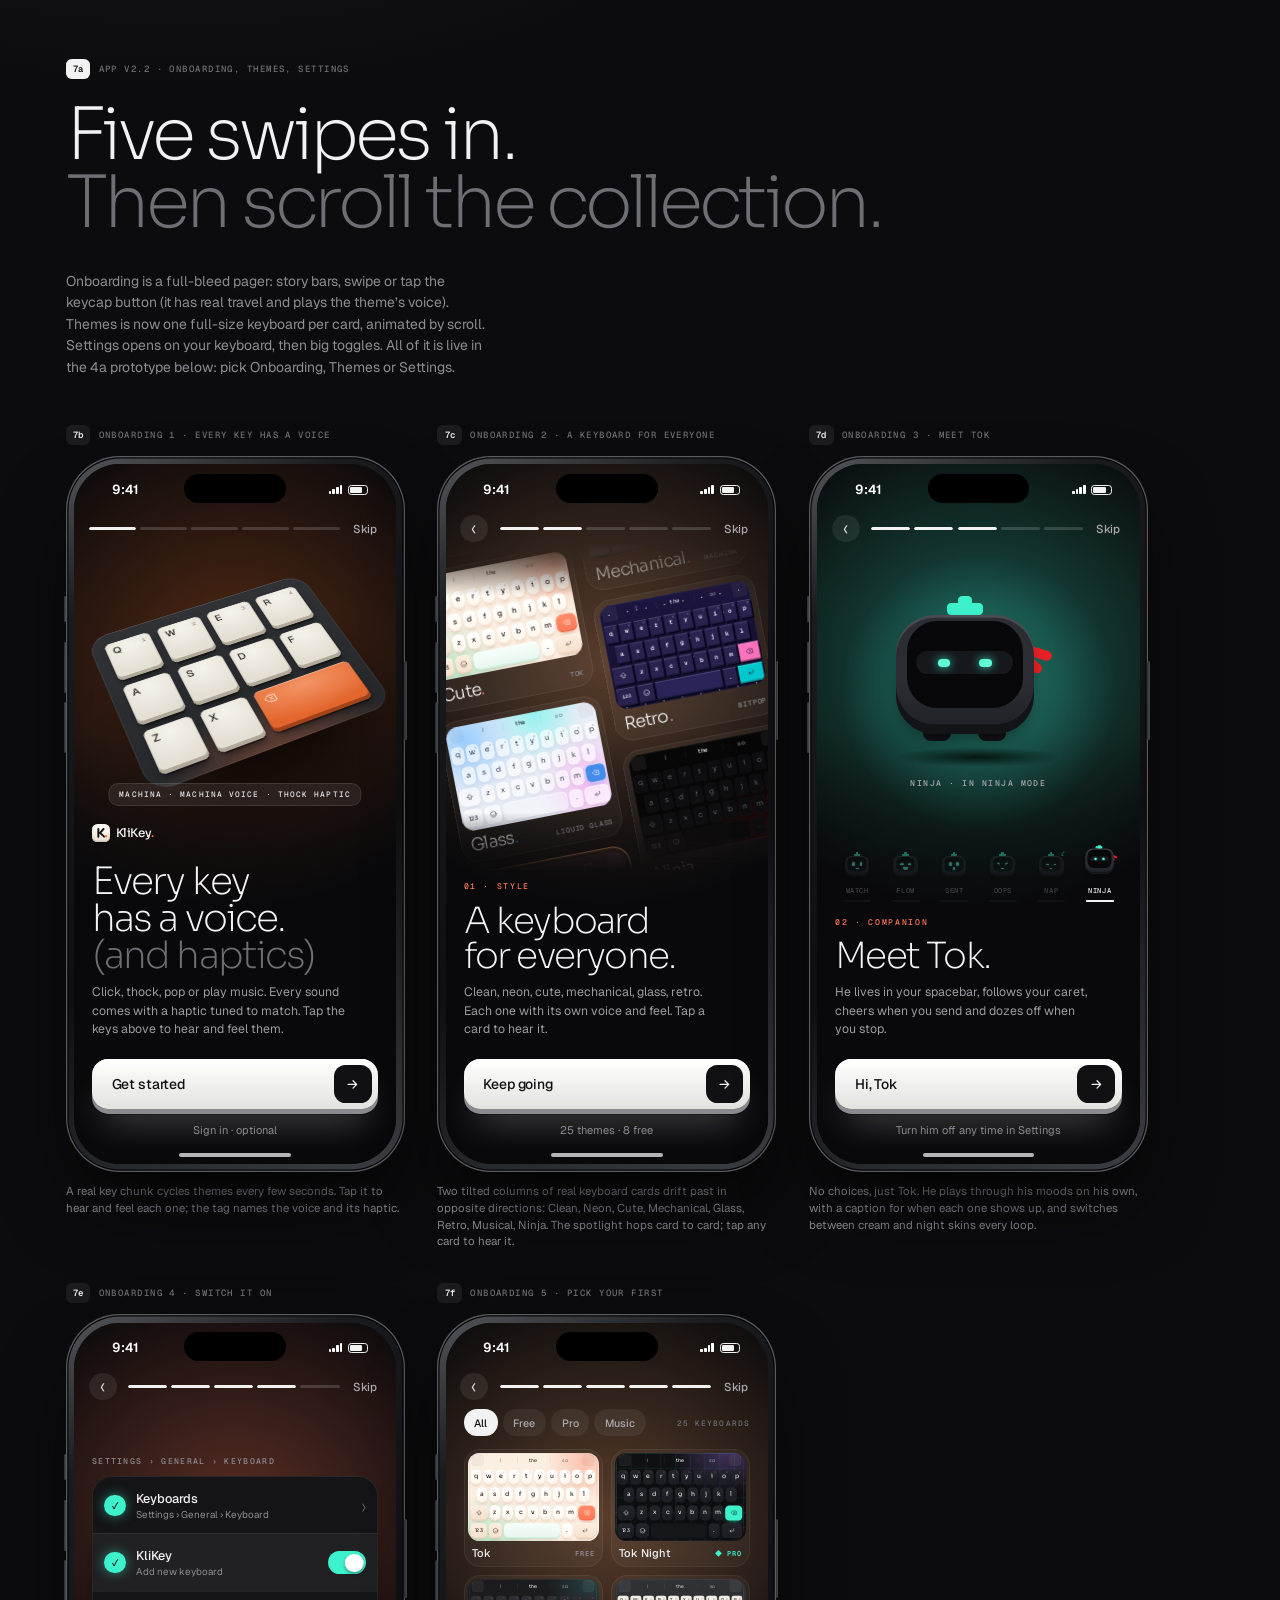
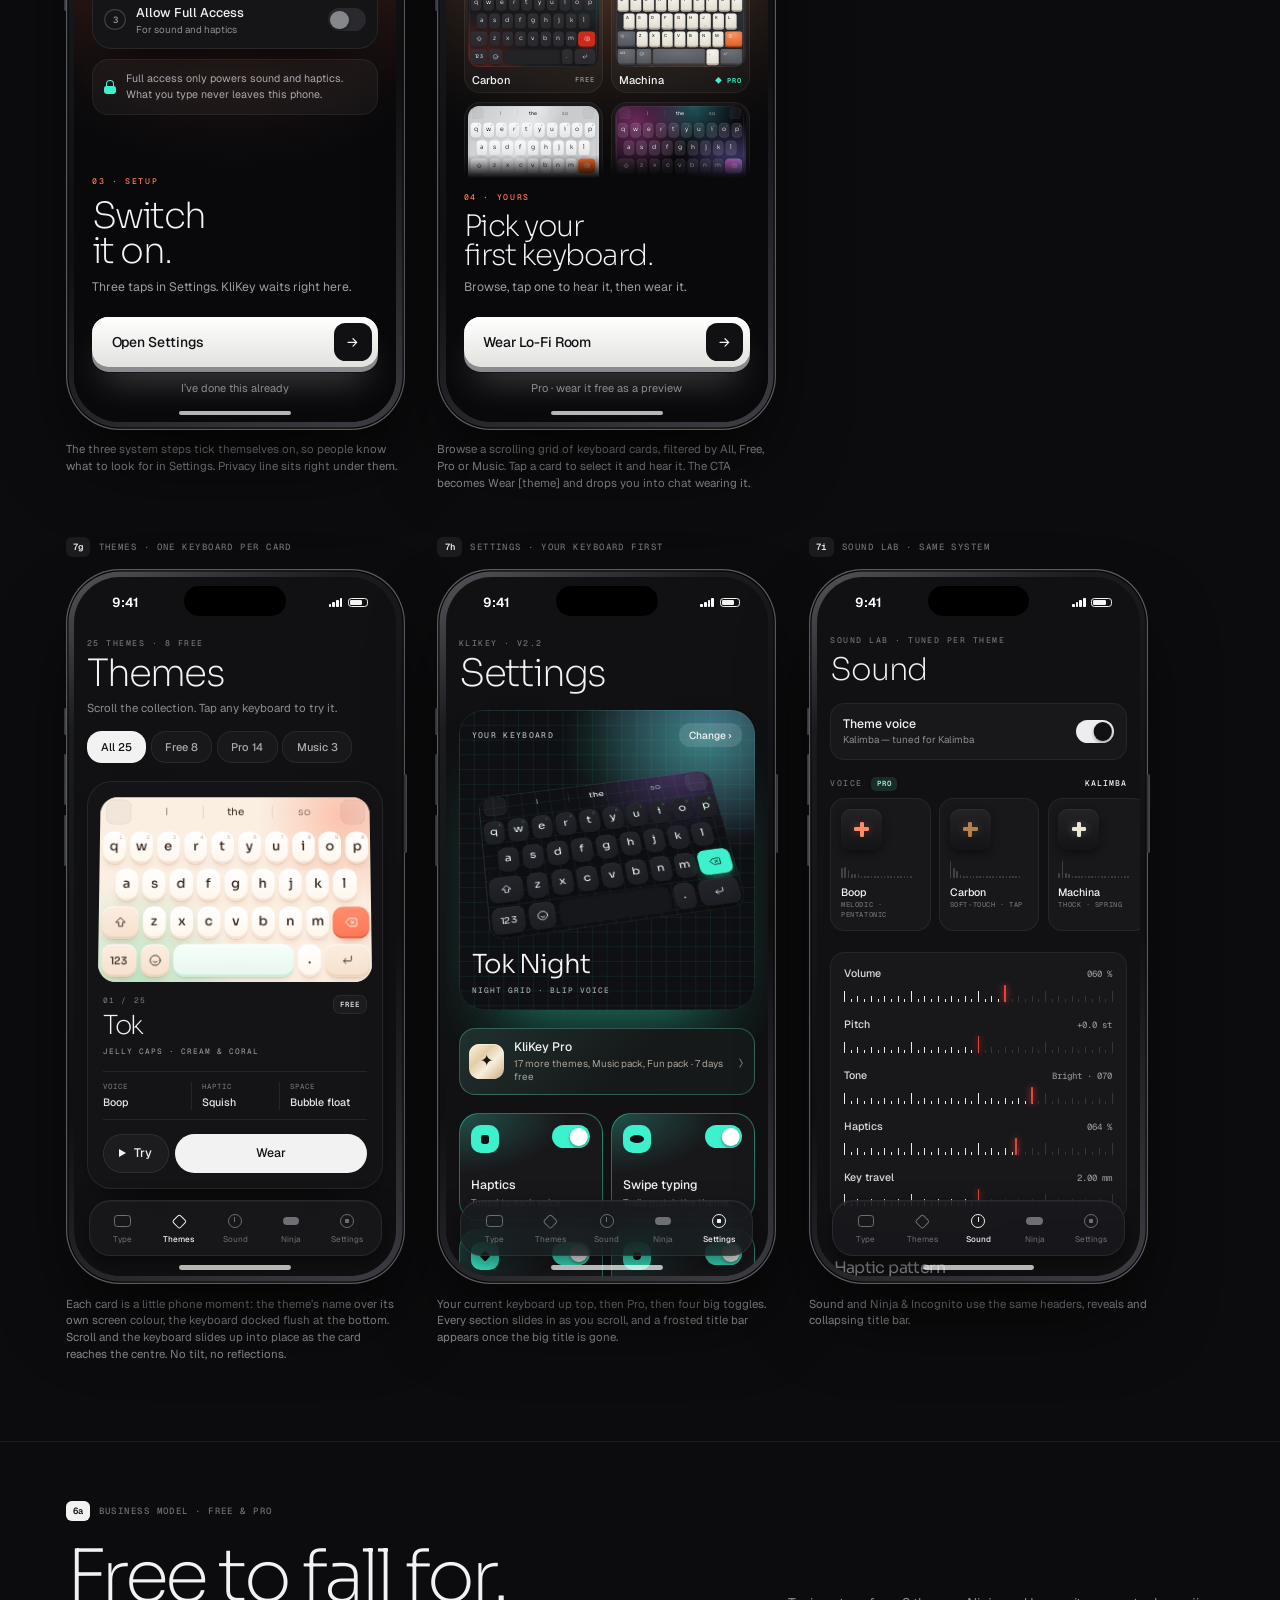
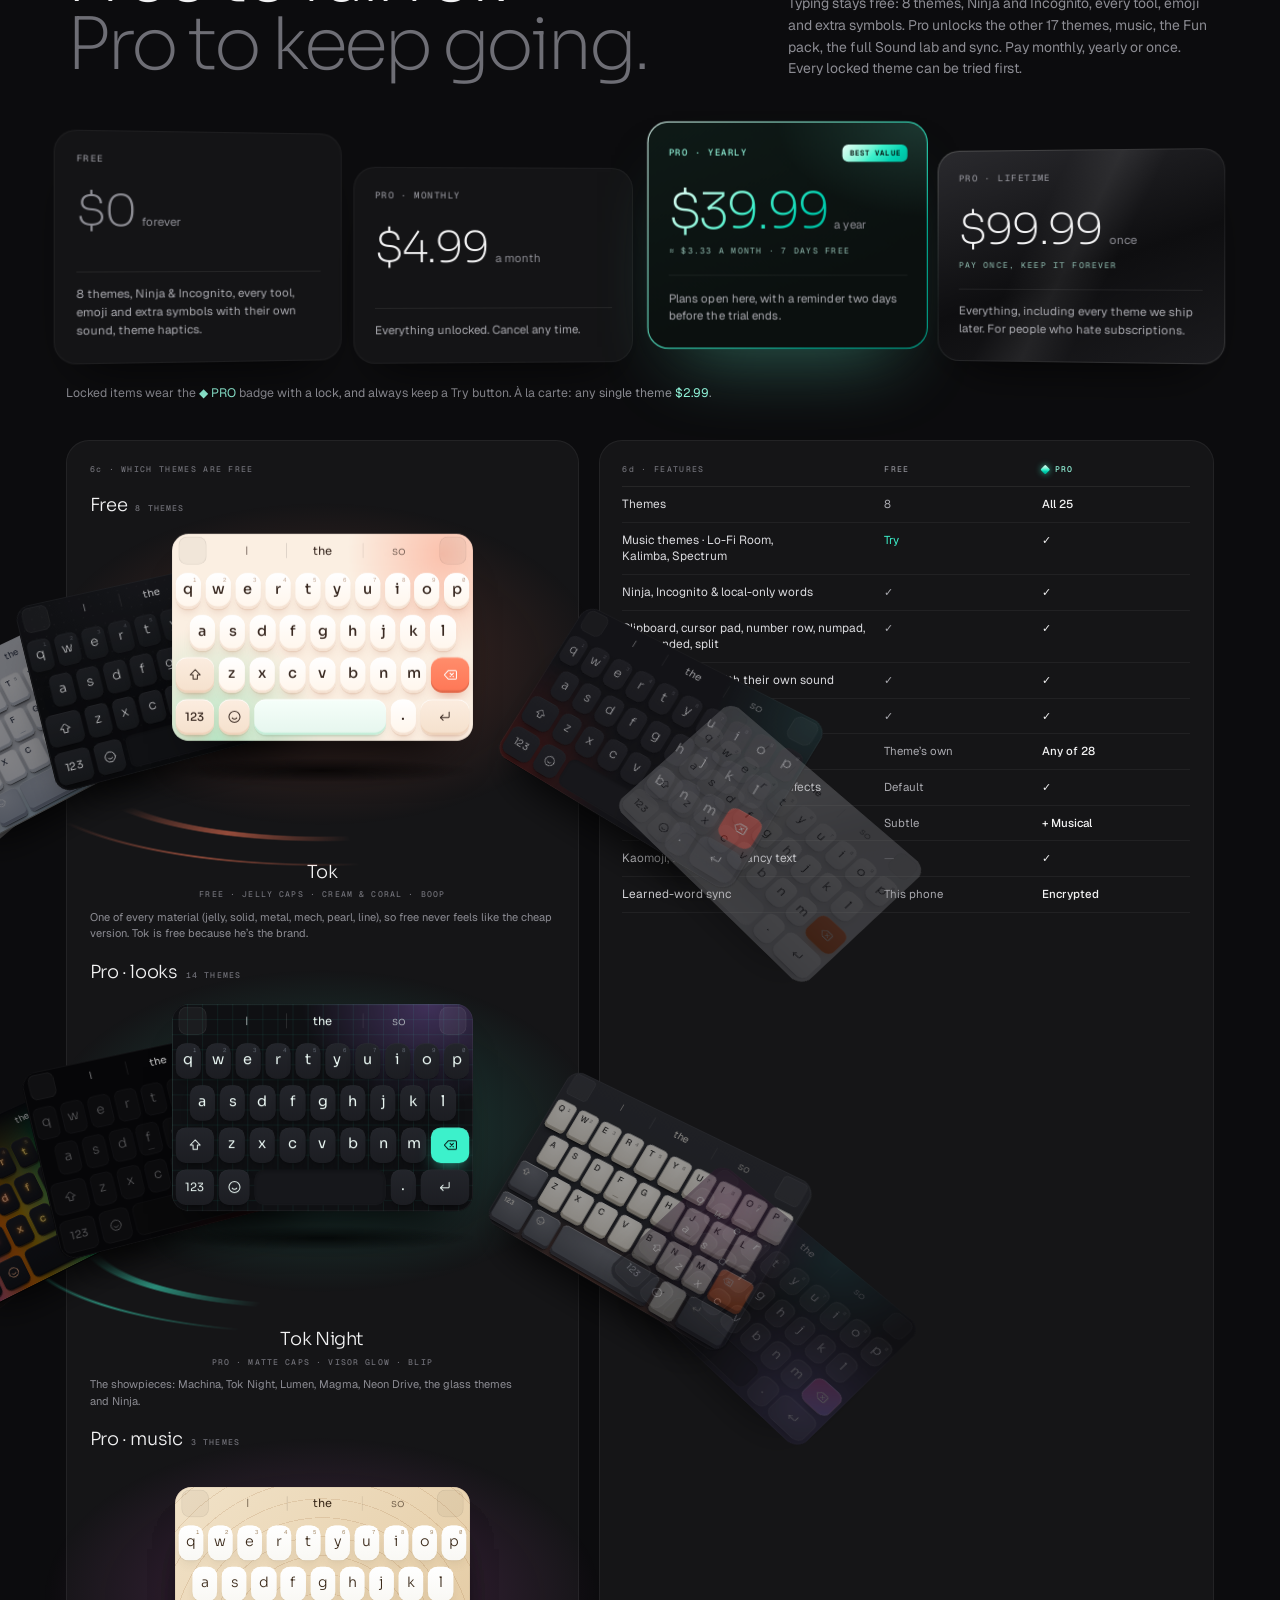
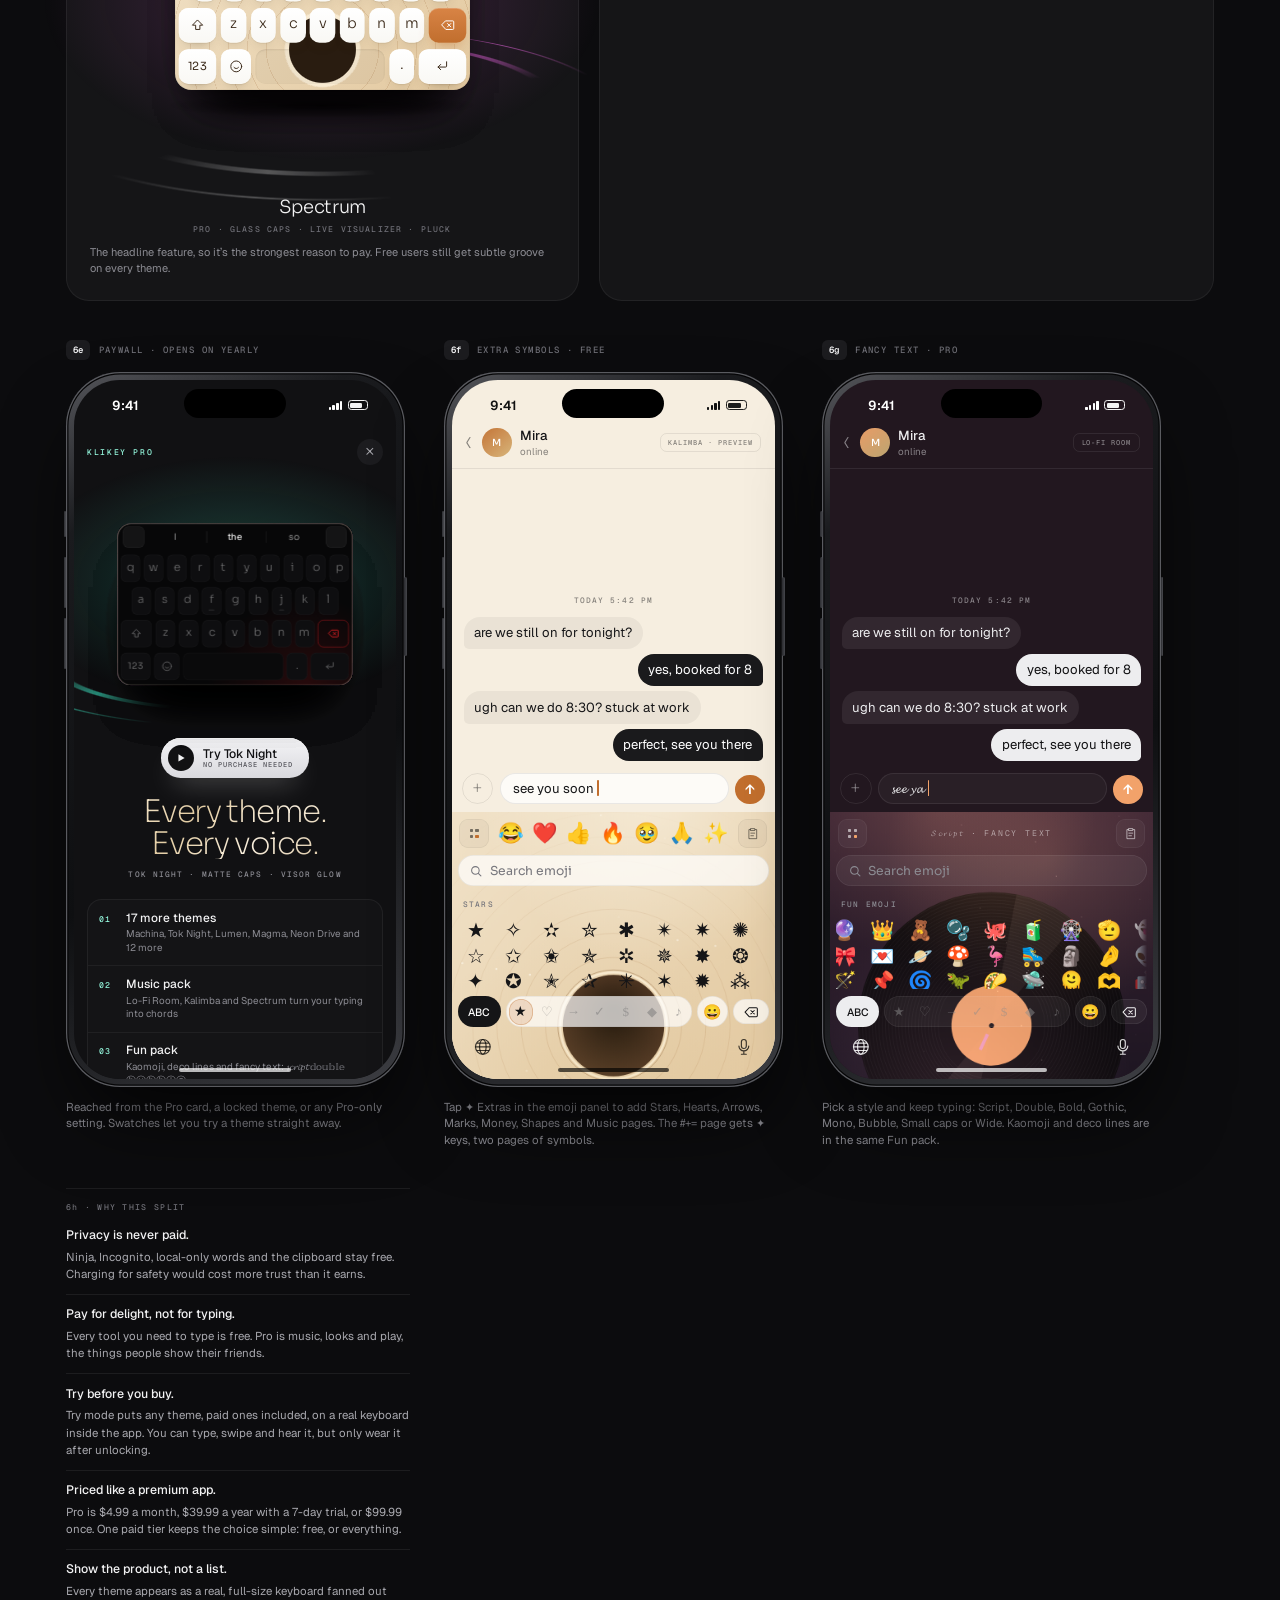
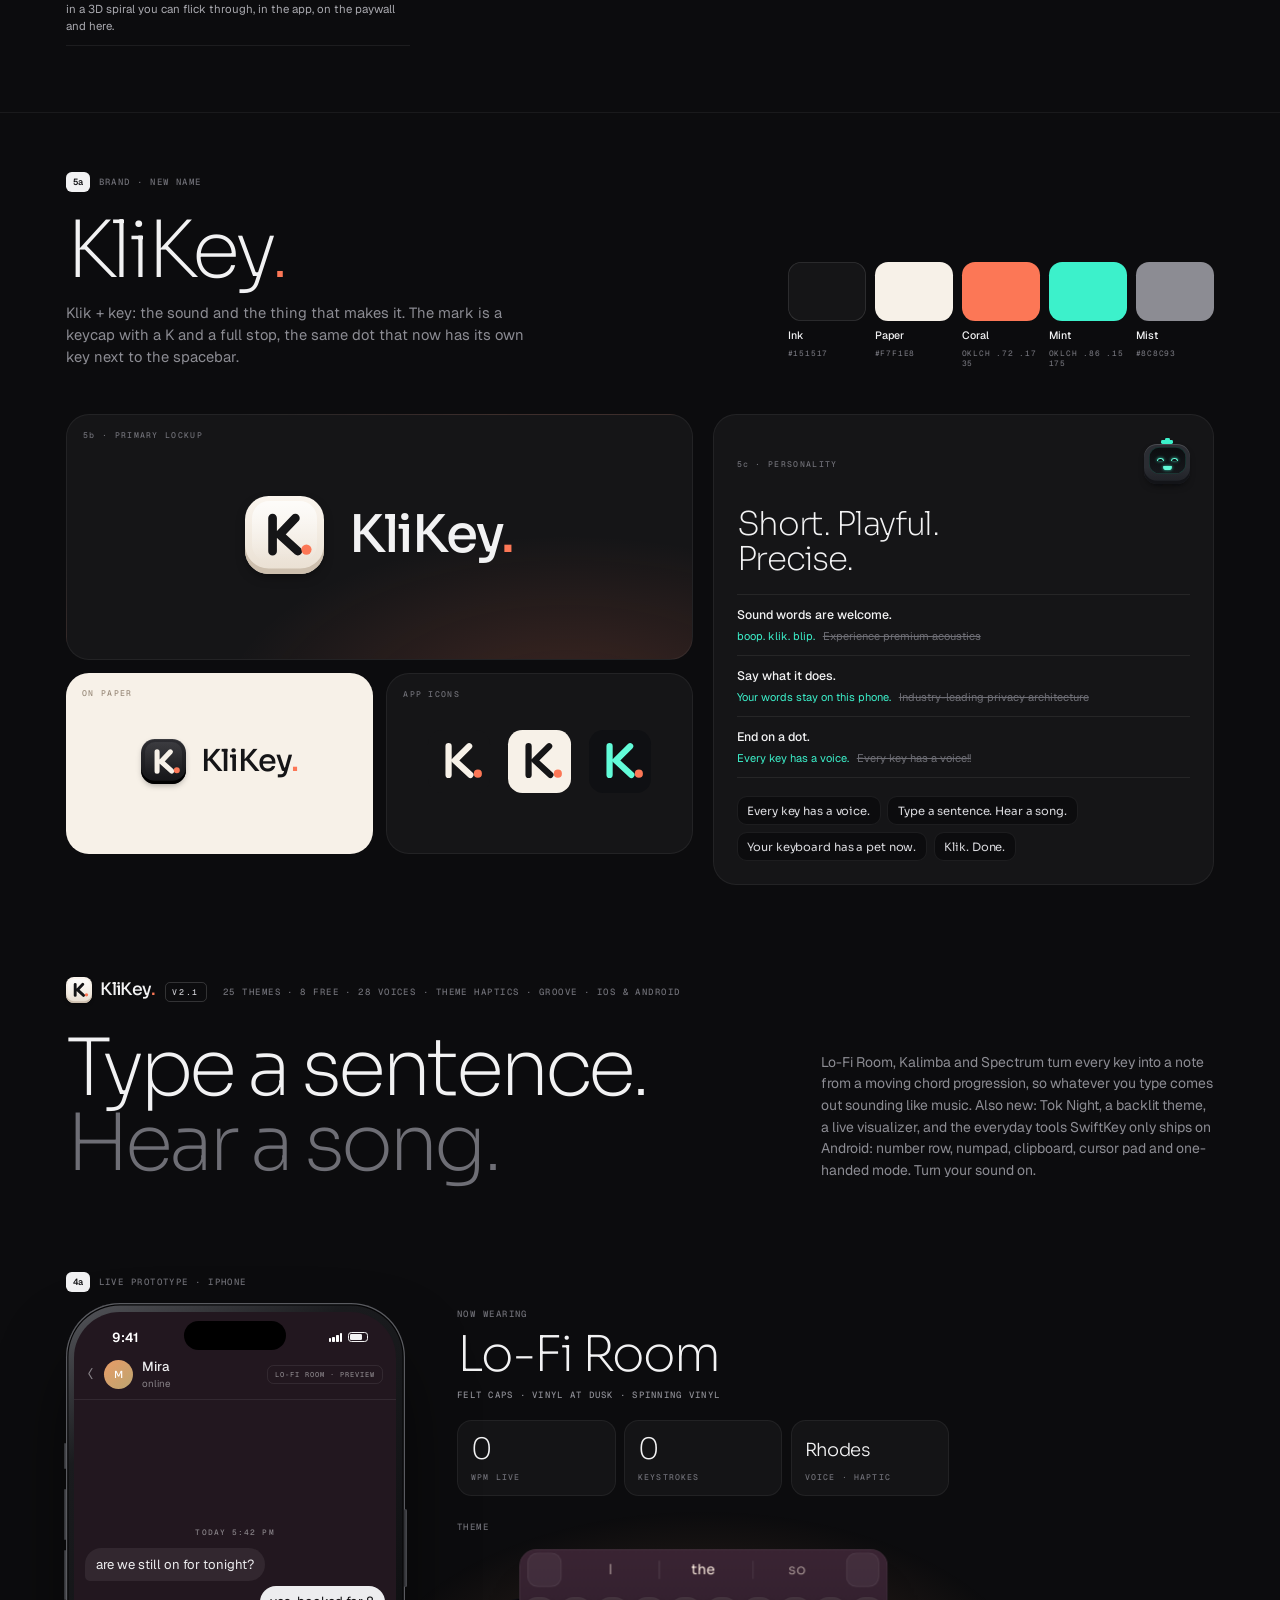
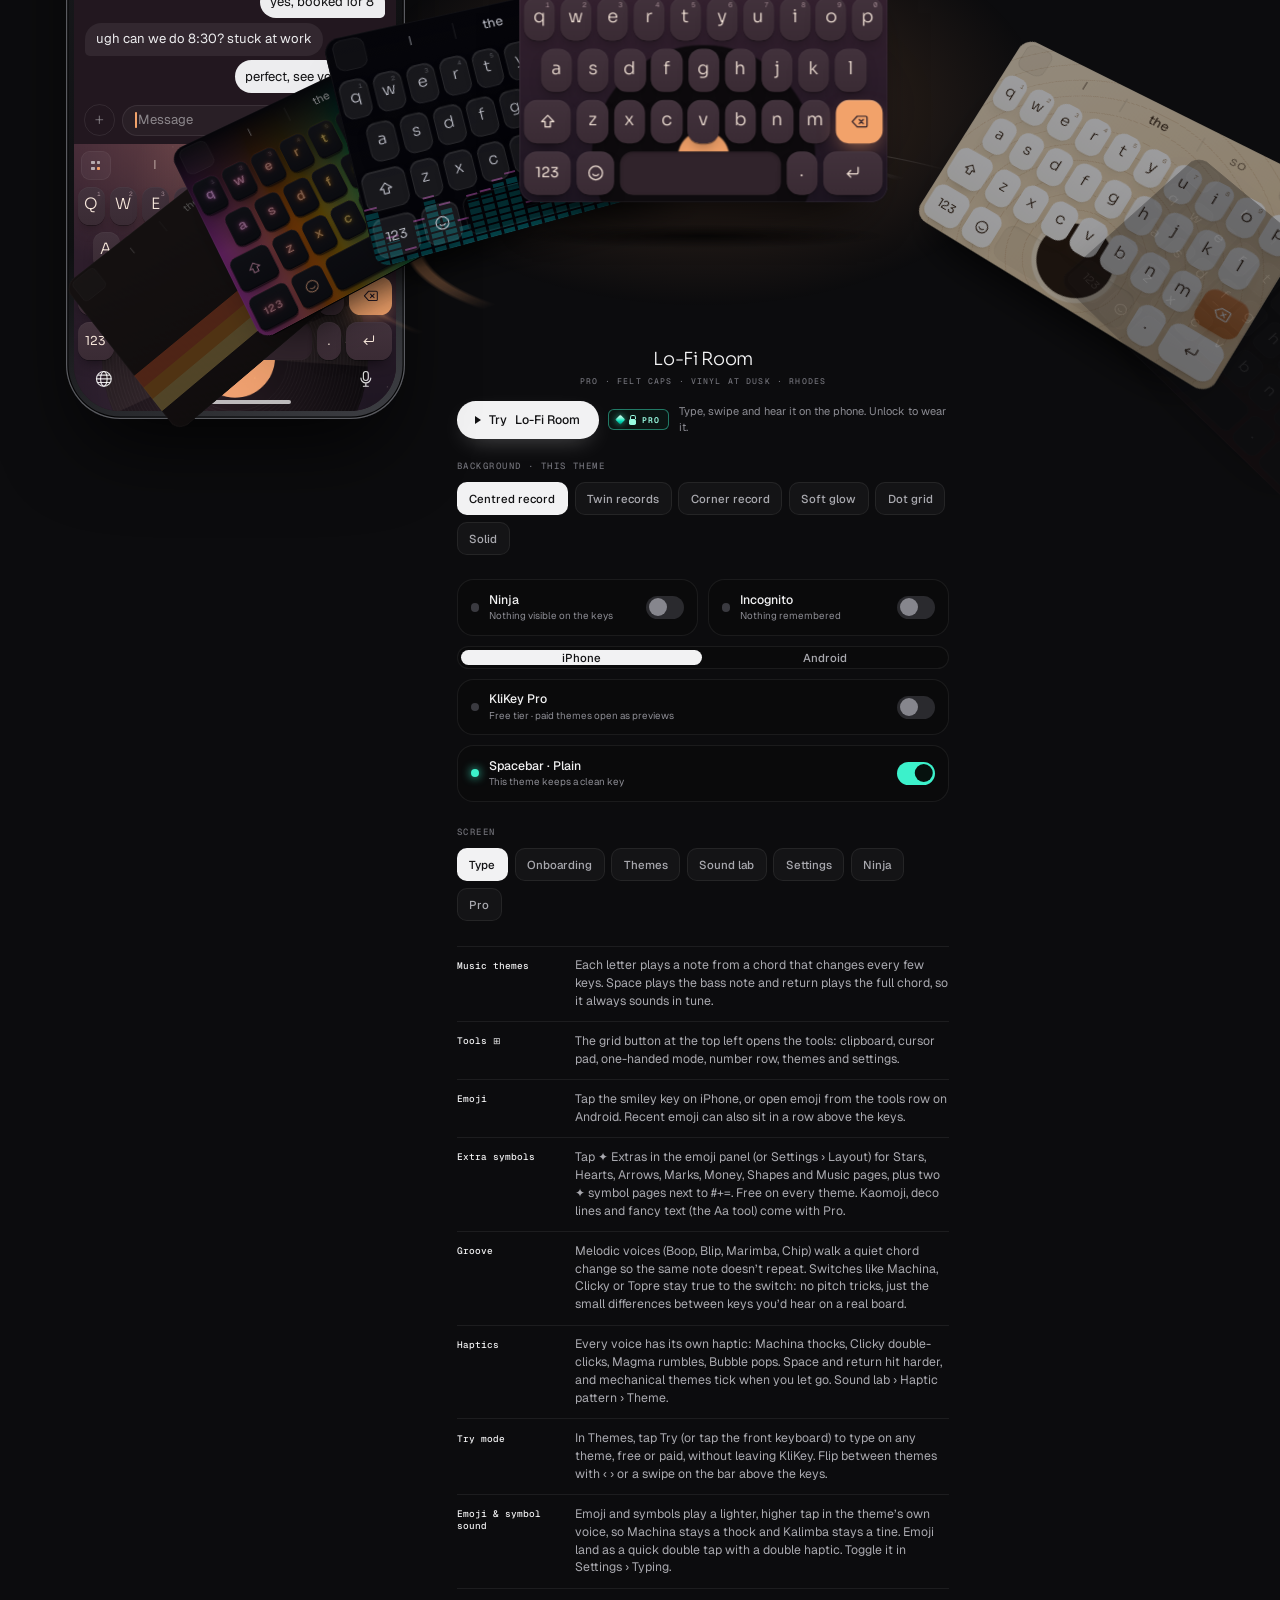
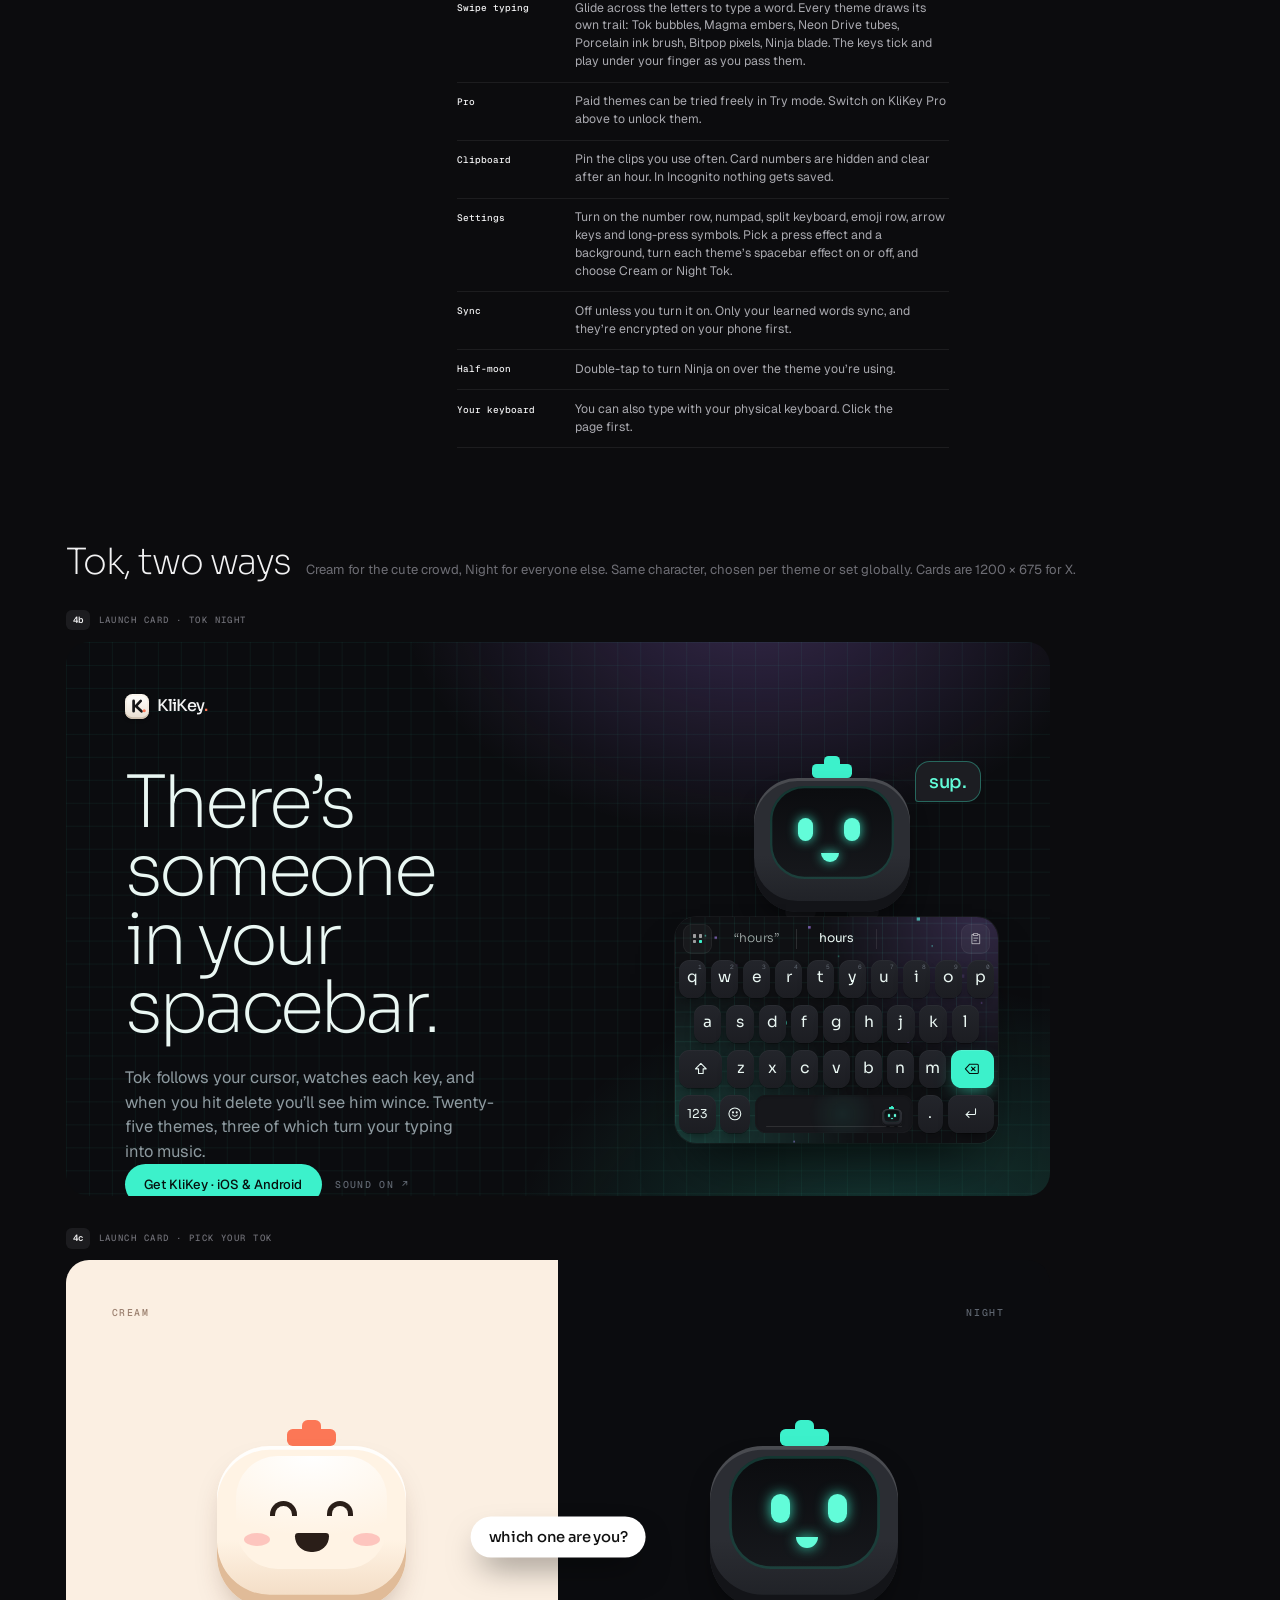
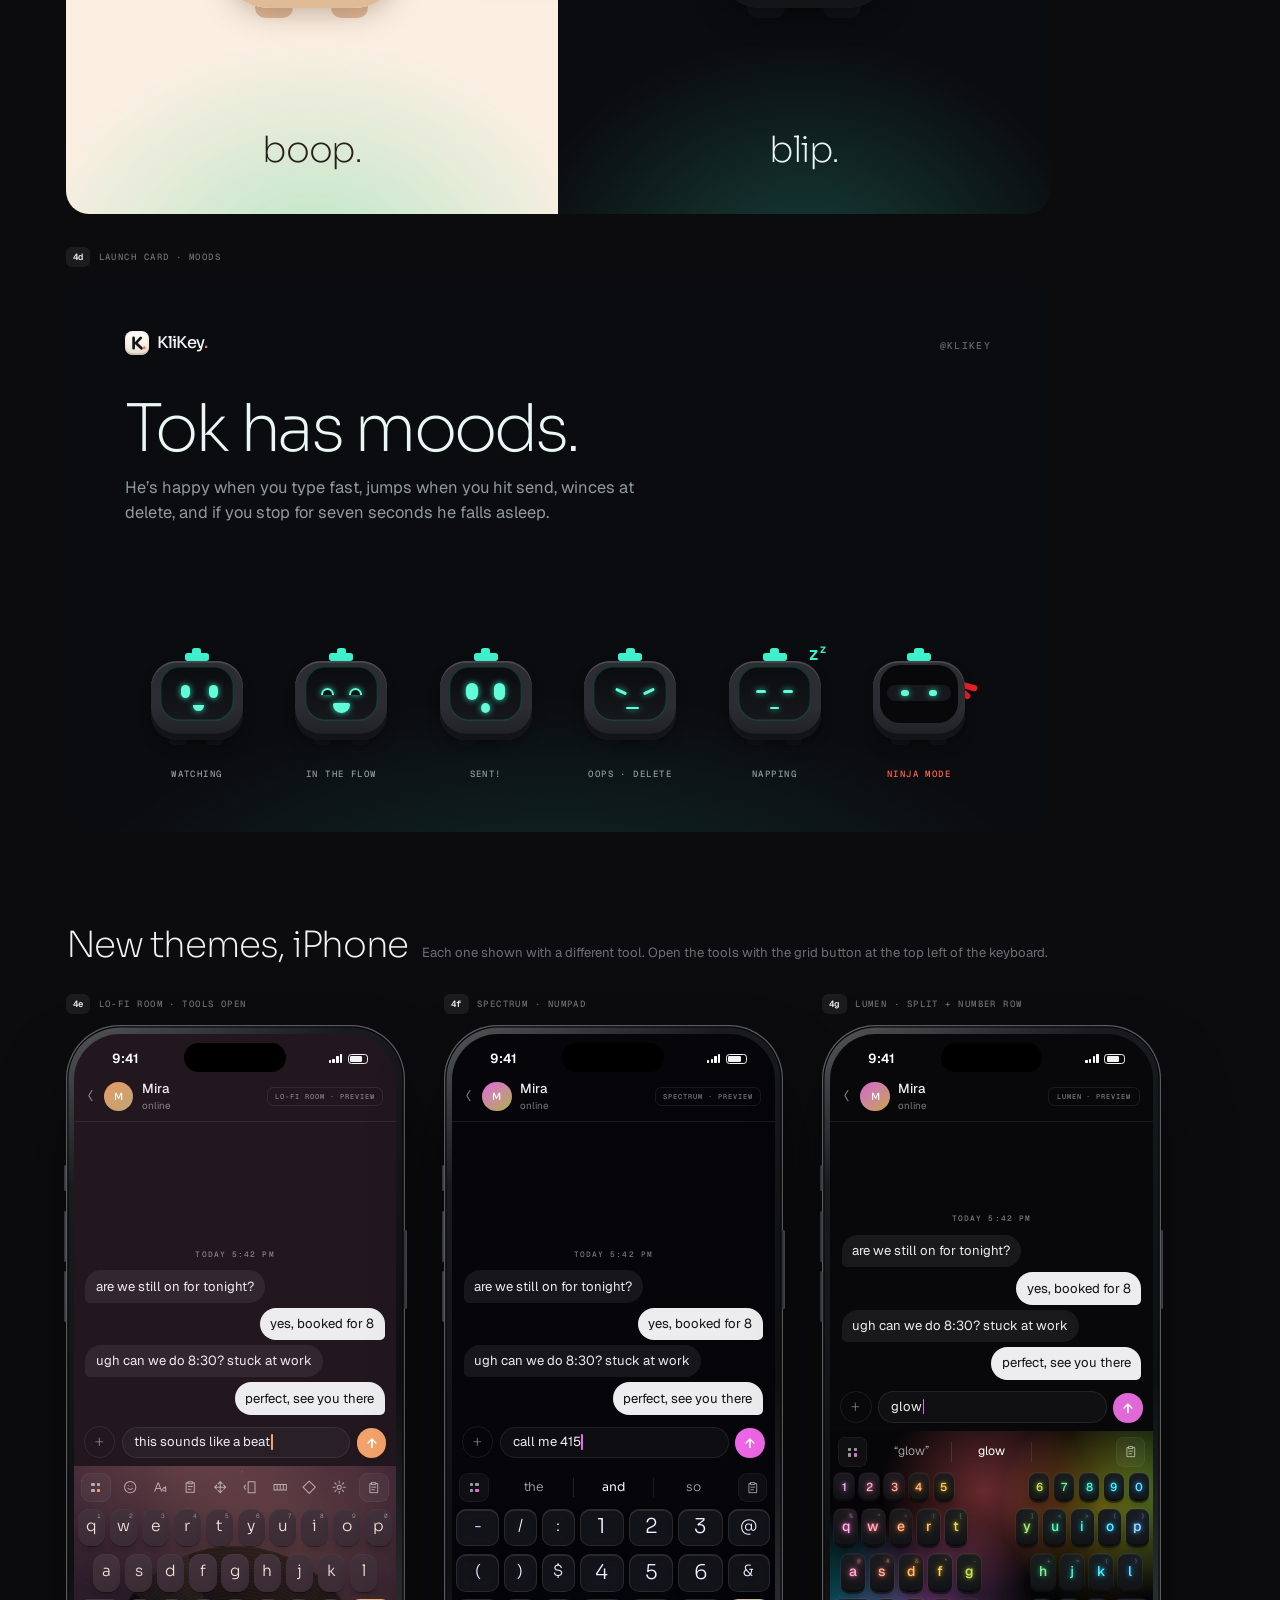
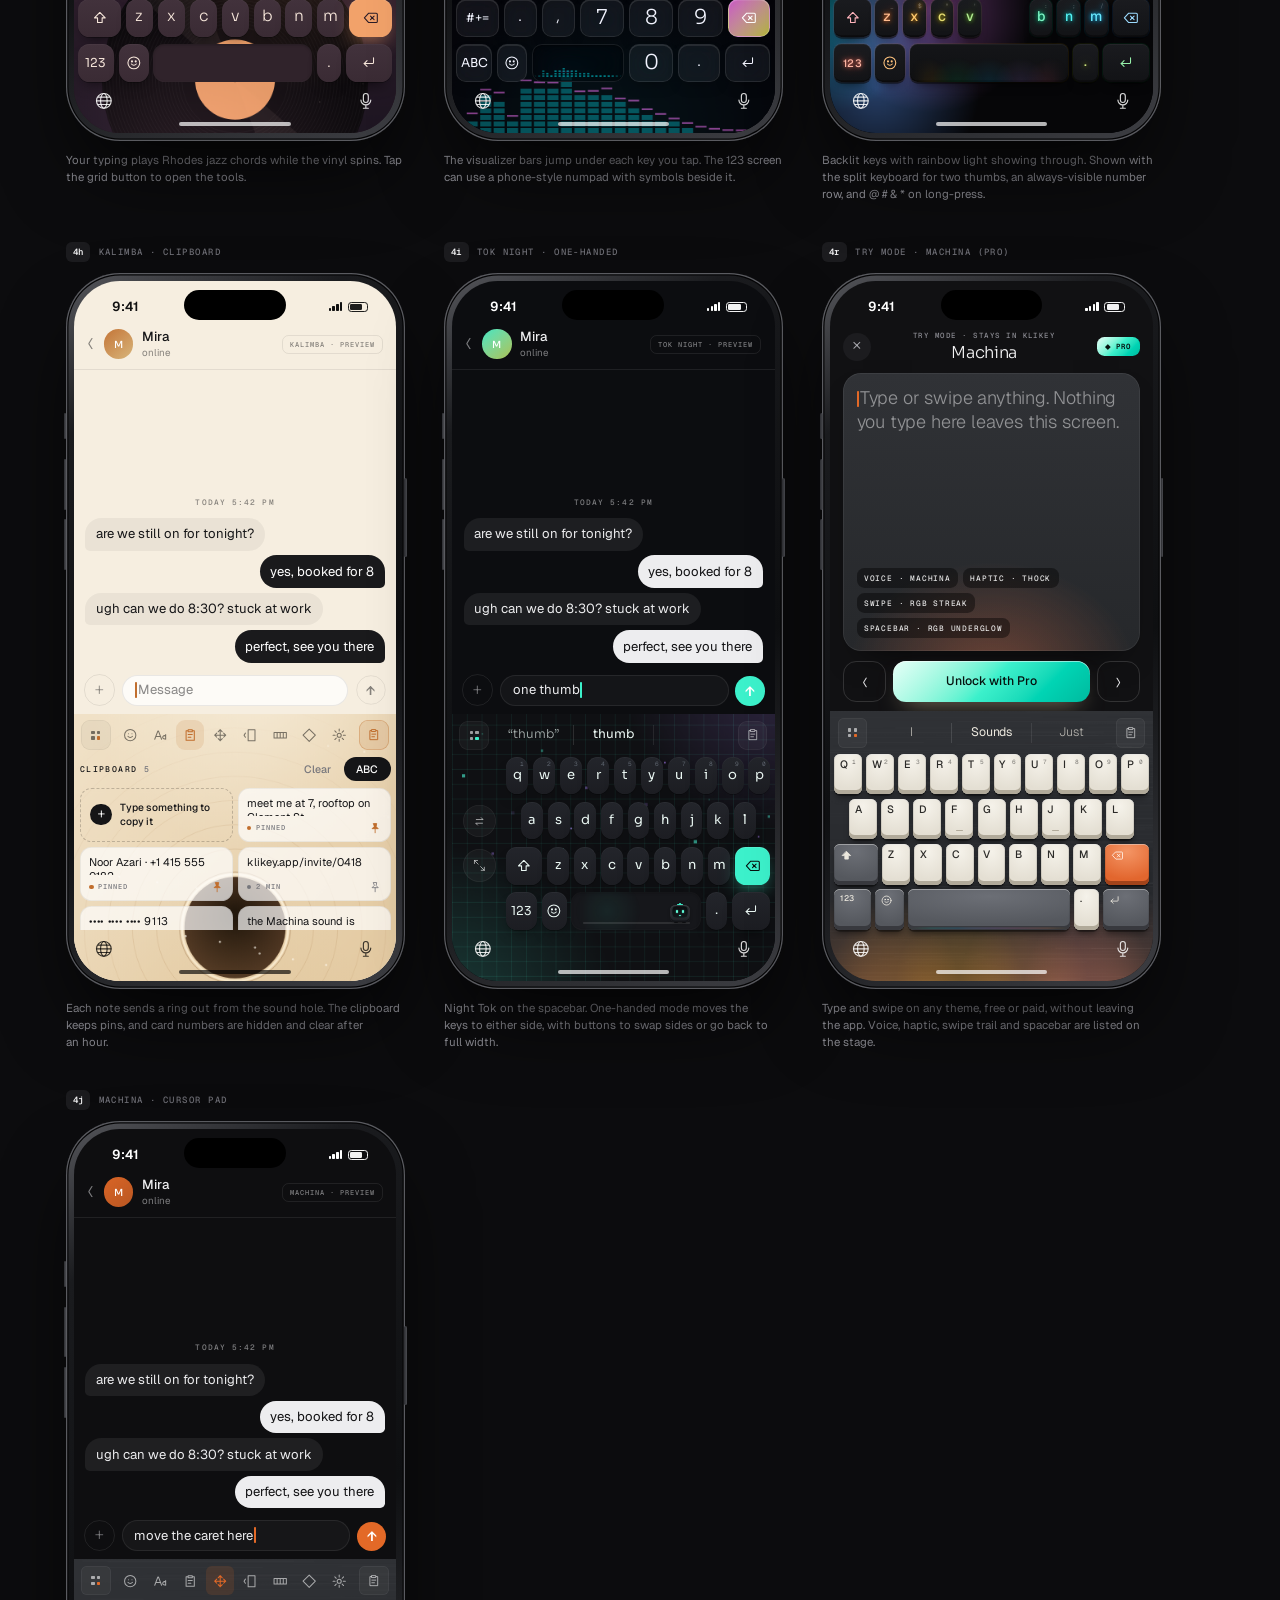
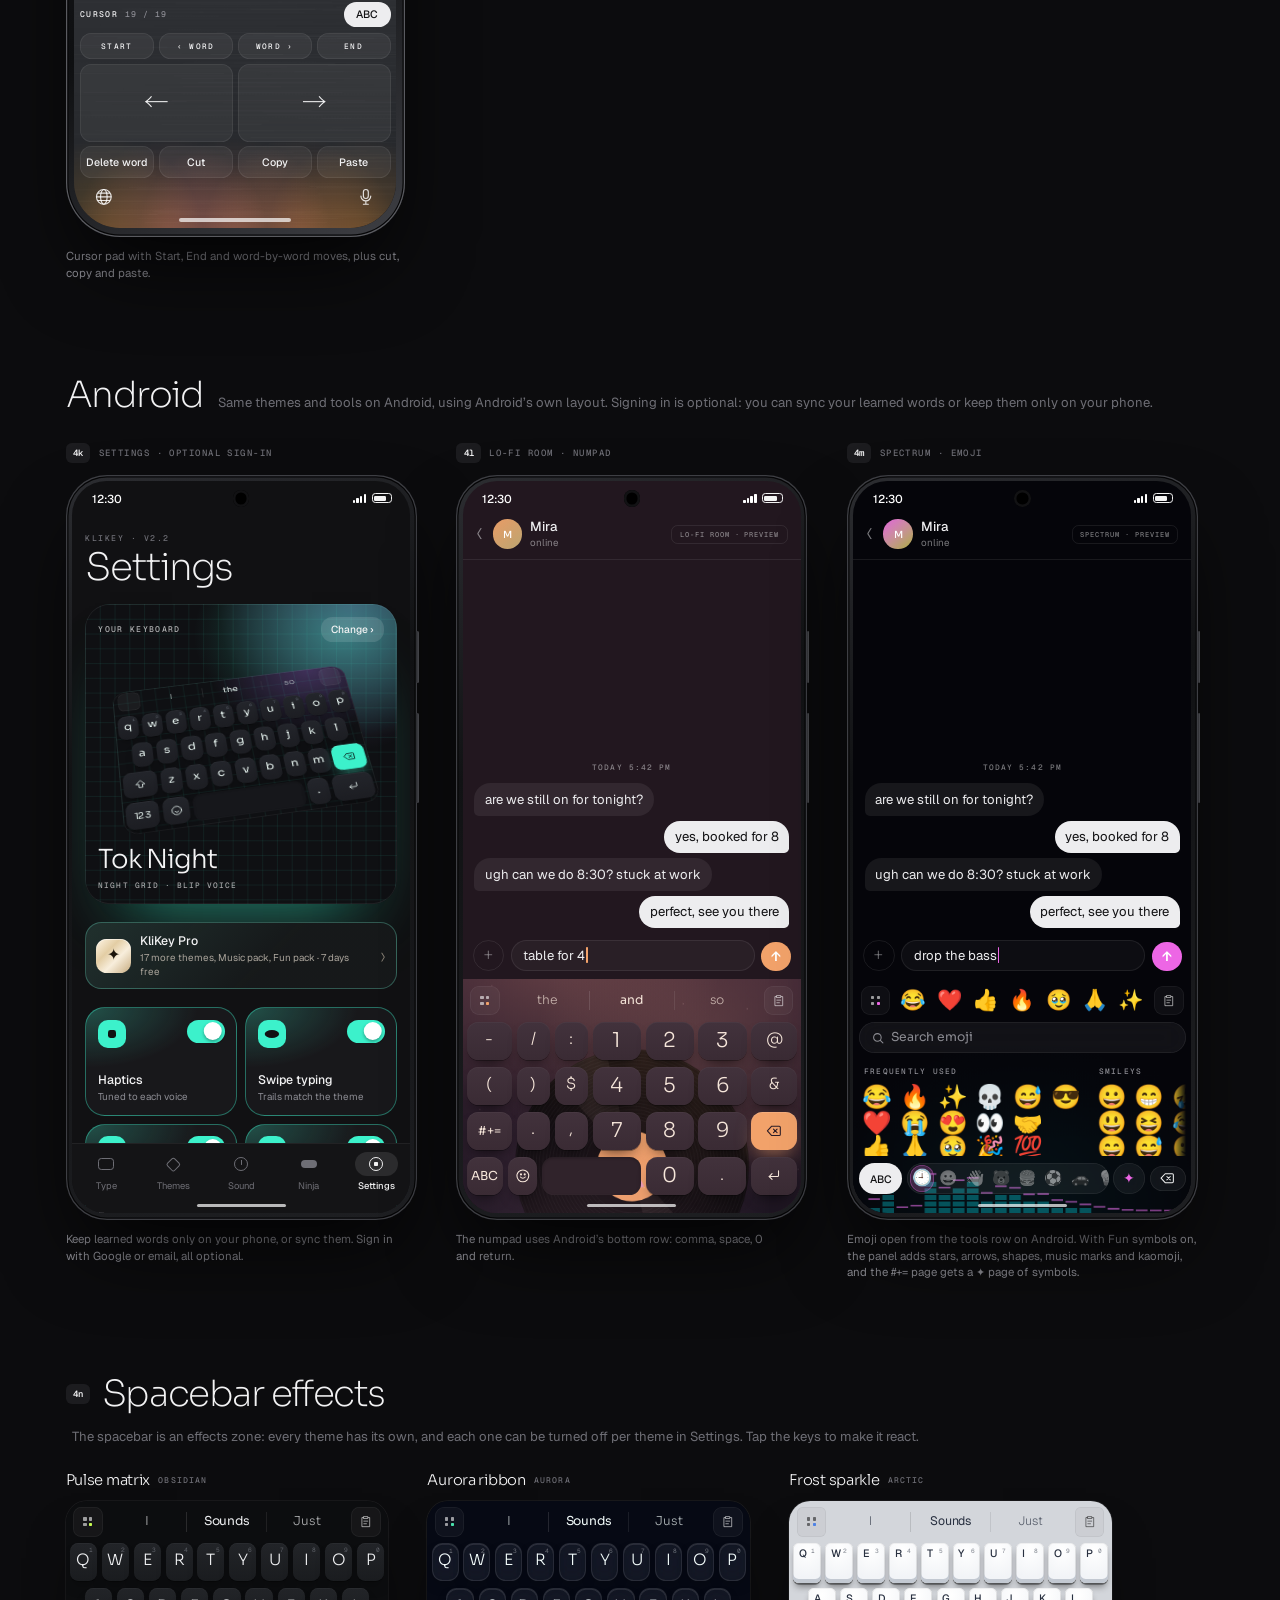
==== index.html @ 8fea1755 "KliKey site: landing page build" ====
<!DOCTYPE html>
<html lang="en">
<head>
<meta charset="utf-8">
<meta name="viewport" content="width=device-width, initial-scale=1">
<title>KliKey — Every key has a voice.</title>
<meta name="description" content="Type a sentence. Hear a song. 25 themes, 28 voices and Tok, the keyboard pet. iOS & Android.">

<link rel="icon" href="/brand/favicon-32.png" sizes="32x32" type="image/png">
<link rel="icon" href="/brand/favicon-64.png" sizes="64x64" type="image/png">
<link rel="apple-touch-icon" href="/brand/apple-touch-icon.png">
<link rel="manifest" href="/site.webmanifest">
<meta name="theme-color" content="#0C0C0E">

<meta property="og:type" content="website">
<meta property="og:site_name" content="KliKey">
<meta property="og:title" content="KliKey. Every key has a voice.">
<meta property="og:description" content="Type a sentence. Hear a song. 25 themes, 28 voices and Tok, who lives in your spacebar. iOS &amp; Android.">
<meta property="og:image" content="/og.png">
<meta property="og:image:width" content="1200">
<meta property="og:image:height" content="675">
<meta name="twitter:card" content="summary_large_image">

<link rel="preconnect" href="https://fonts.googleapis.com">
<link rel="preconnect" href="https://fonts.gstatic.com" crossorigin>
  <script type="module" crossorigin src="/assets/index-BNMIeStD.js"></script>
  <link rel="stylesheet" crossorigin href="/assets/index-CY-mfTZy.css">
</head>
<body>
<div id="dc-root"></div>
</body>
</html>
---- assets/index-CY-mfTZy.css ----
@import"https://fonts.googleapis.com/css2?family=Geist:wght@300..700&family=Geist+Mono:wght@400..600&family=Sora:wght@200..600&display=swap";@import"https://fonts.googleapis.com/css2?family=Geist:wght@300..700&family=Geist+Mono:wght@400..600&family=Sora:wght@200..600&family=Noto+Sans:wght@400;500;600&family=Noto+Sans+Thai:wght@400;500&family=Noto+Sans+Lao:wght@400;500&family=Noto+Sans+Khmer:wght@400;500&family=Noto+Sans+Armenian:wght@400;500&family=Noto+Sans+Georgian:wght@400;500&family=Noto+Sans+Hebrew:wght@400;500&family=Noto+Sans+Arabic:wght@400;500&family=Noto+Sans+Devanagari:wght@400;500&family=Noto+Sans+Bengali:wght@400;500&family=Noto+Sans+Tamil:wght@400;500&family=Noto+Sans+Telugu:wght@400;500&family=Noto+Sans+Kannada:wght@400;500&family=Noto+Sans+Malayalam:wght@400;500&family=Noto+Sans+Sinhala:wght@400;500&family=Noto+Sans+KR:wght@400;500&display=swap";@import"https://fonts.googleapis.com/css2?family=Sora:wght@400..600&display=swap";body{margin:0;background:#0c0c0e;-webkit-font-smoothing:antialiased;color:#f2f2f3}a{color:#f2f2f3;text-decoration:none}body{margin:0;background:#0c0c0e;-webkit-font-smoothing:antialiased}a{color:#f2f2f3}a:hover{color:#fff}@keyframes ckBlink{0%,49%{opacity:1}50%,to{opacity:0}}@media(max-width:1559px){#dc-root{zoom:var(--kk-zoom, calc(100vw/1560px) );min-width:0;width:100%;overflow:hidden}html{overflow-x:hidden}}@supports not (zoom: 1){@media(max-width:1559px){#dc-root{zoom:1;transform:scale(var(--kk-zoom, calc(100vw/1560px) ));transform-origin:top left;width:calc(100% / var(--kk-zoom, calc(100vw/1560px) ))}}}
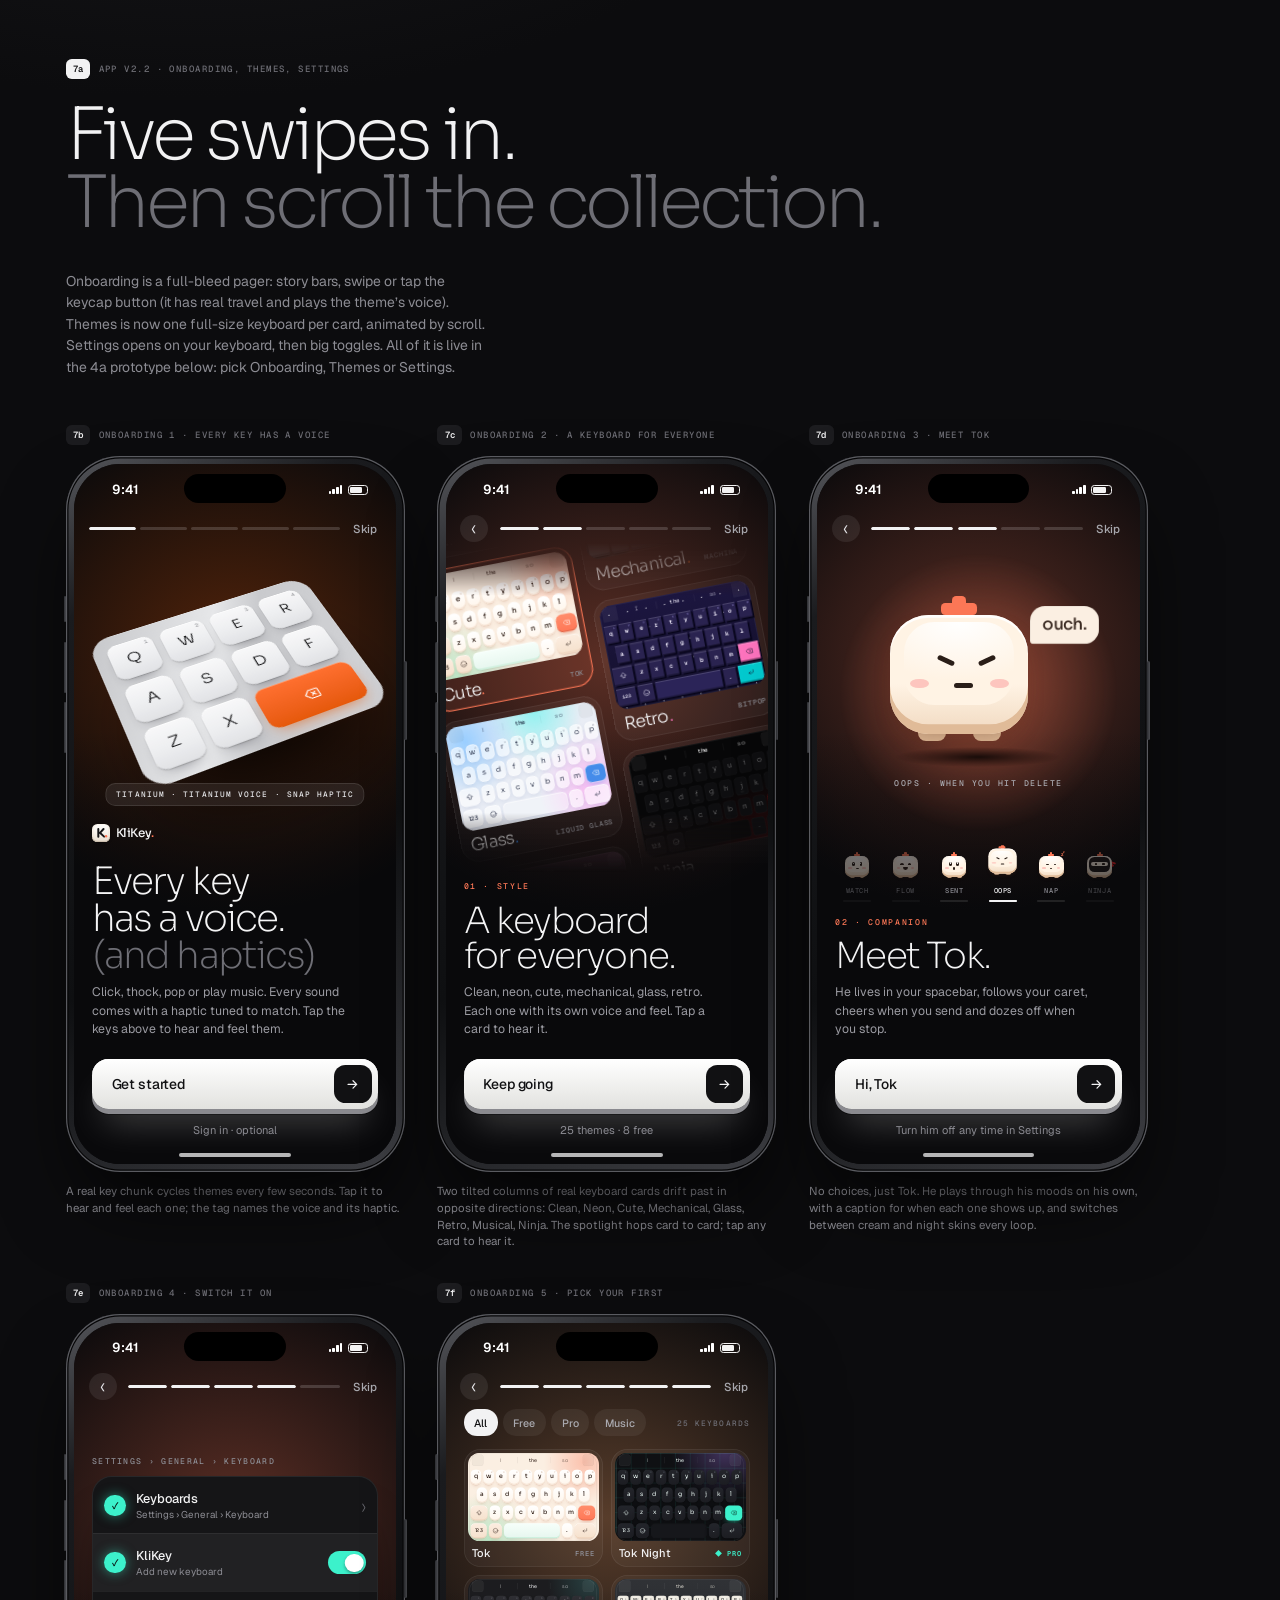
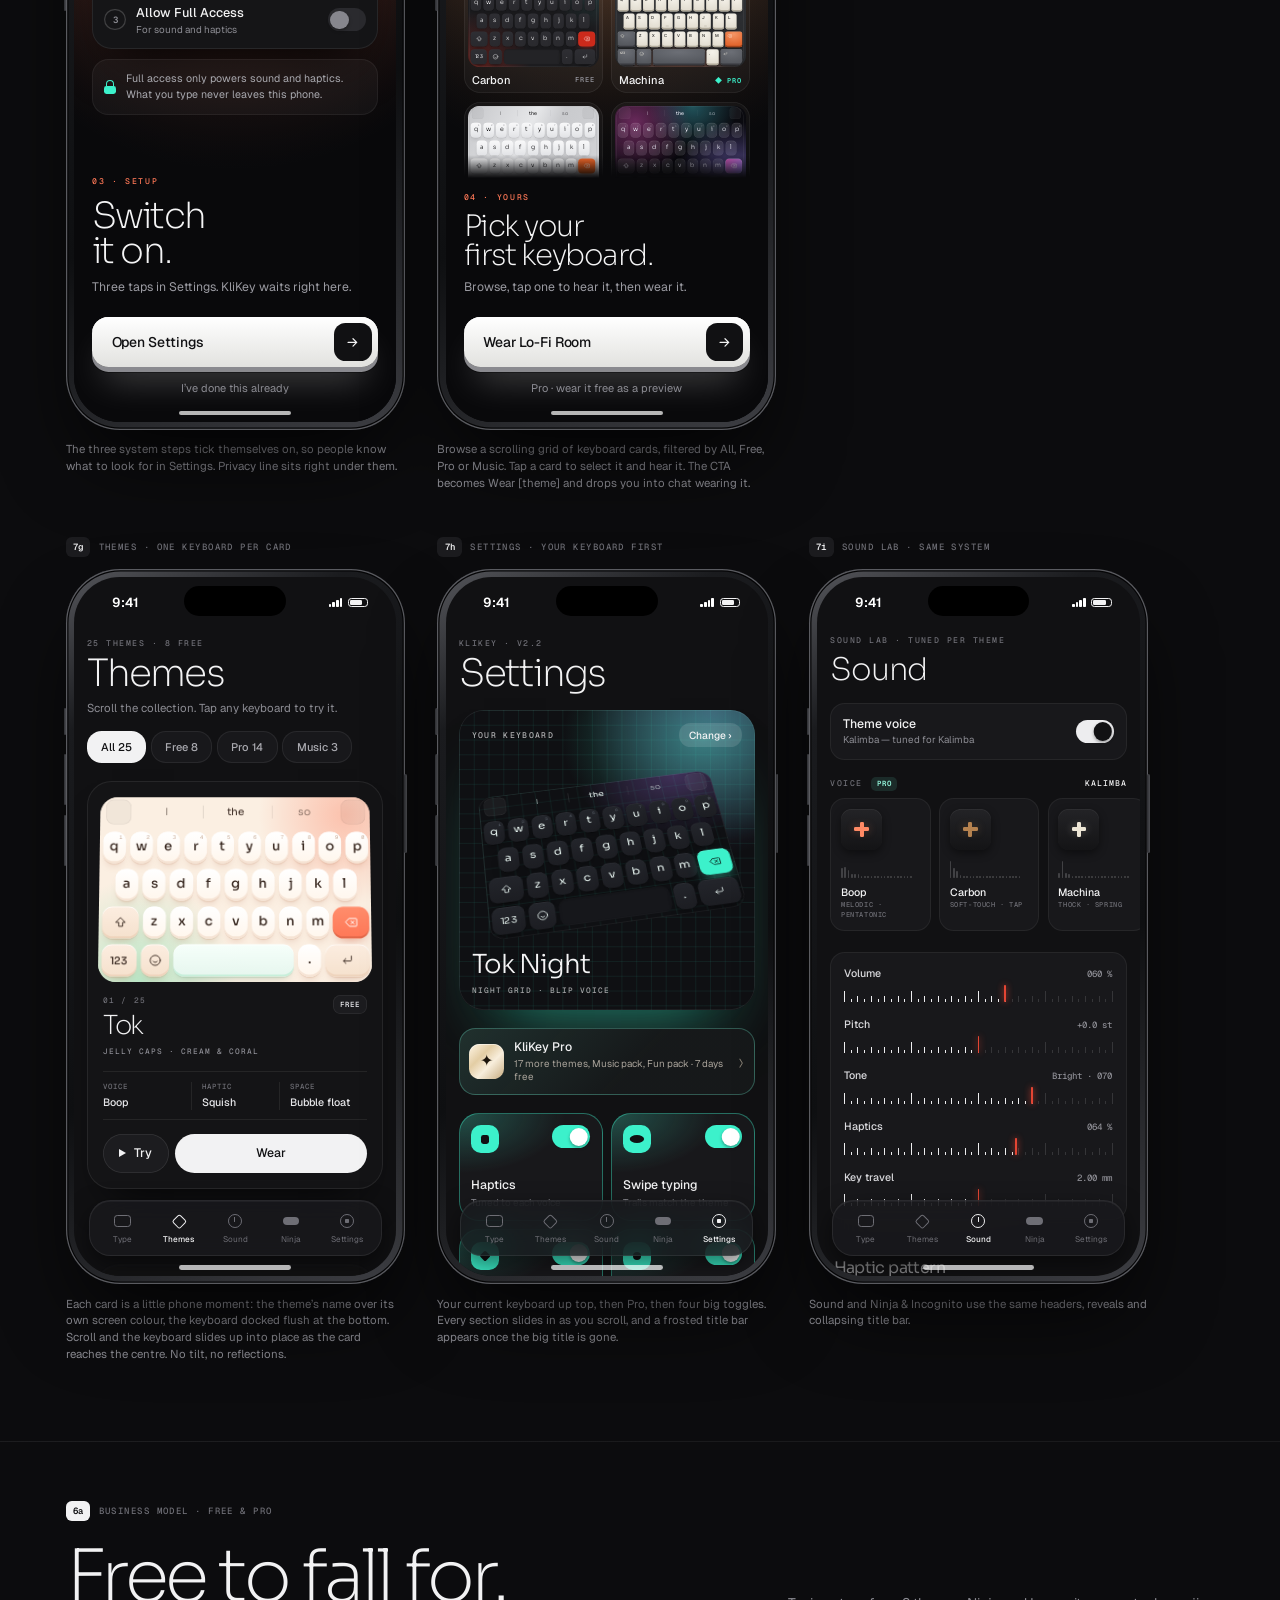
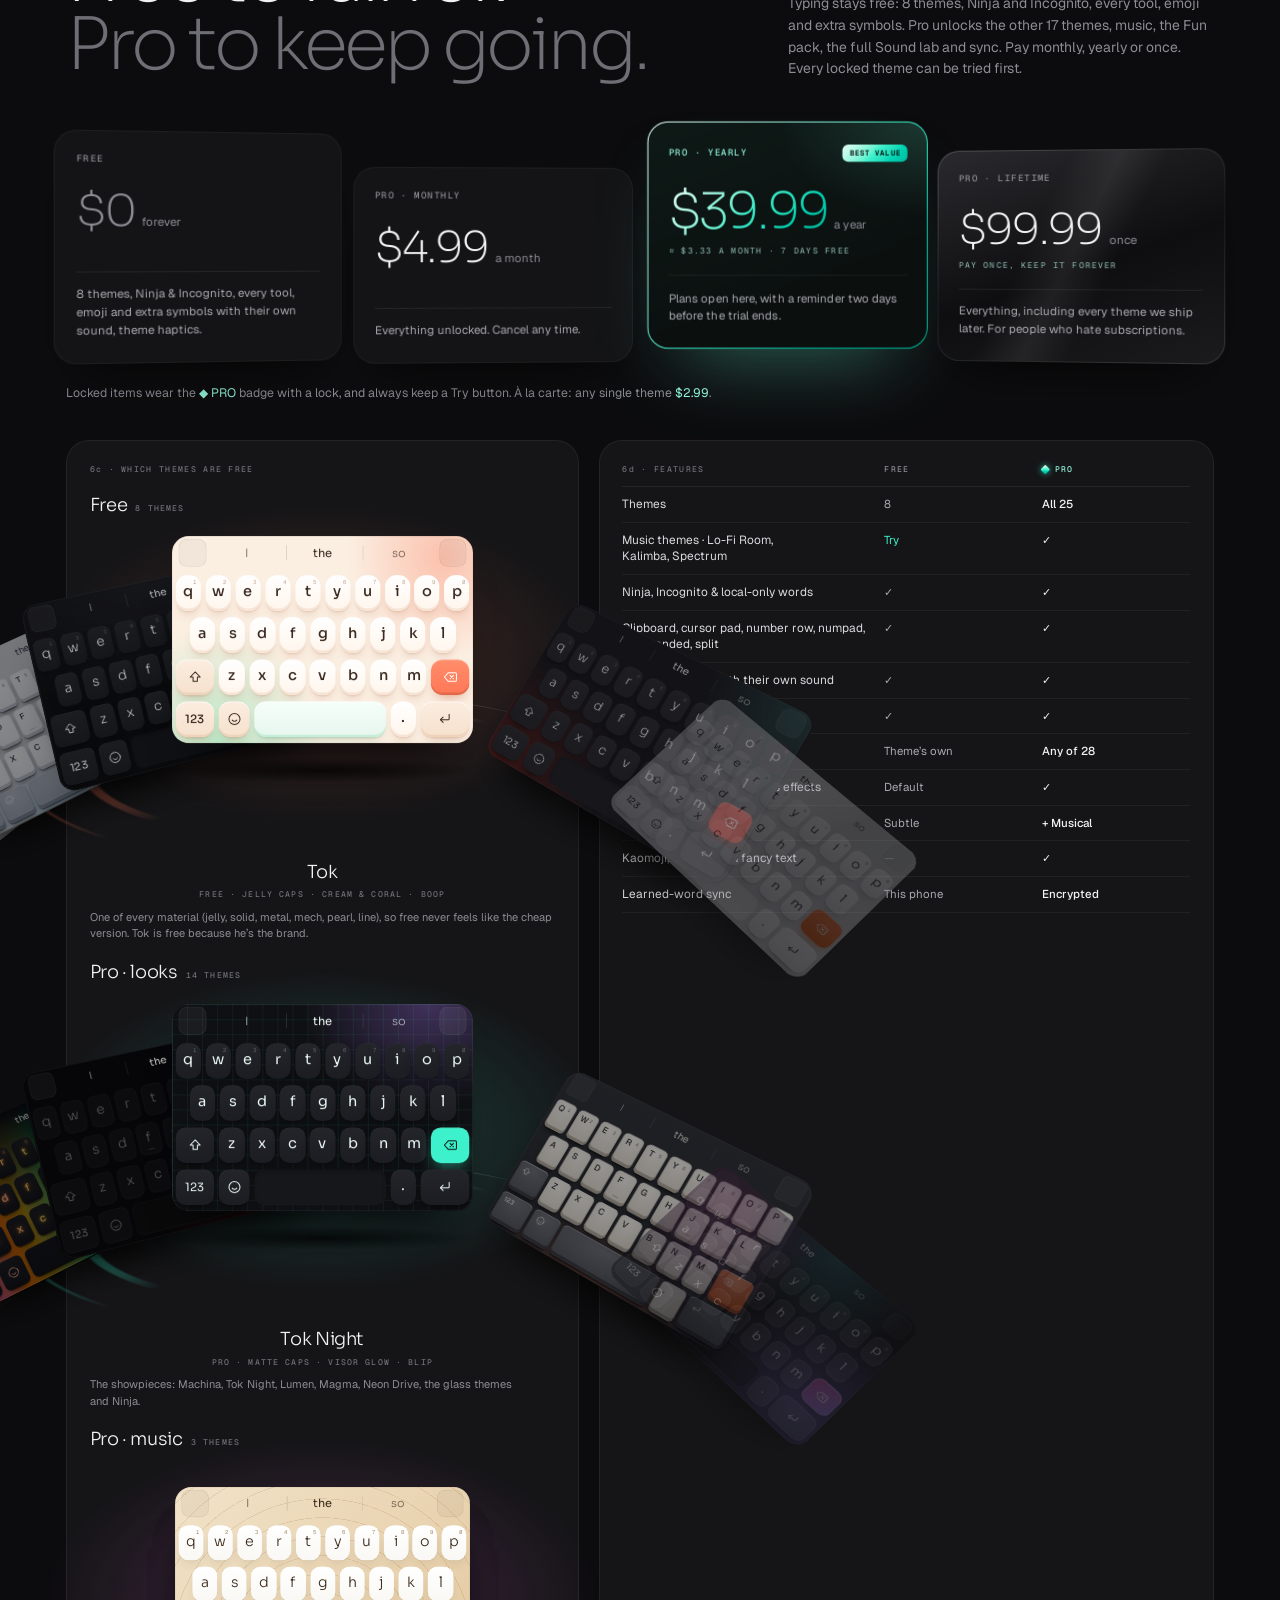
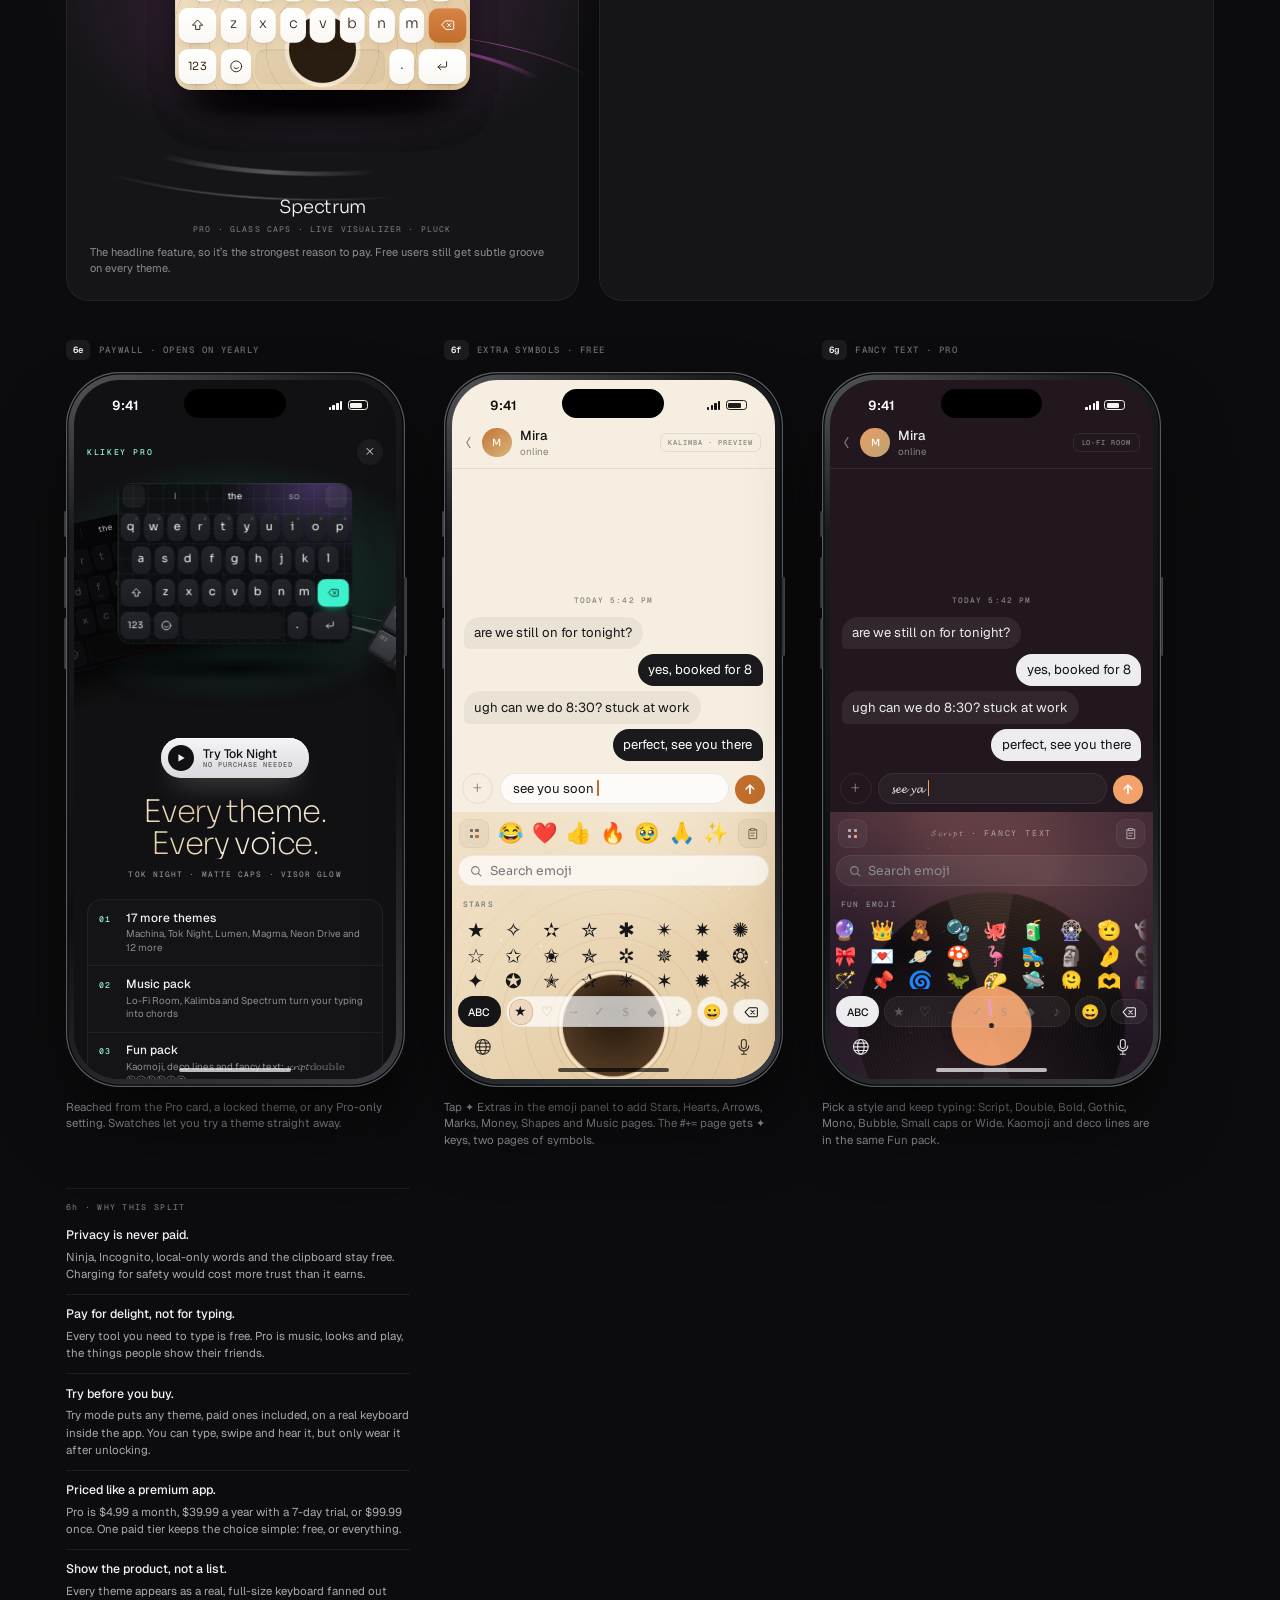
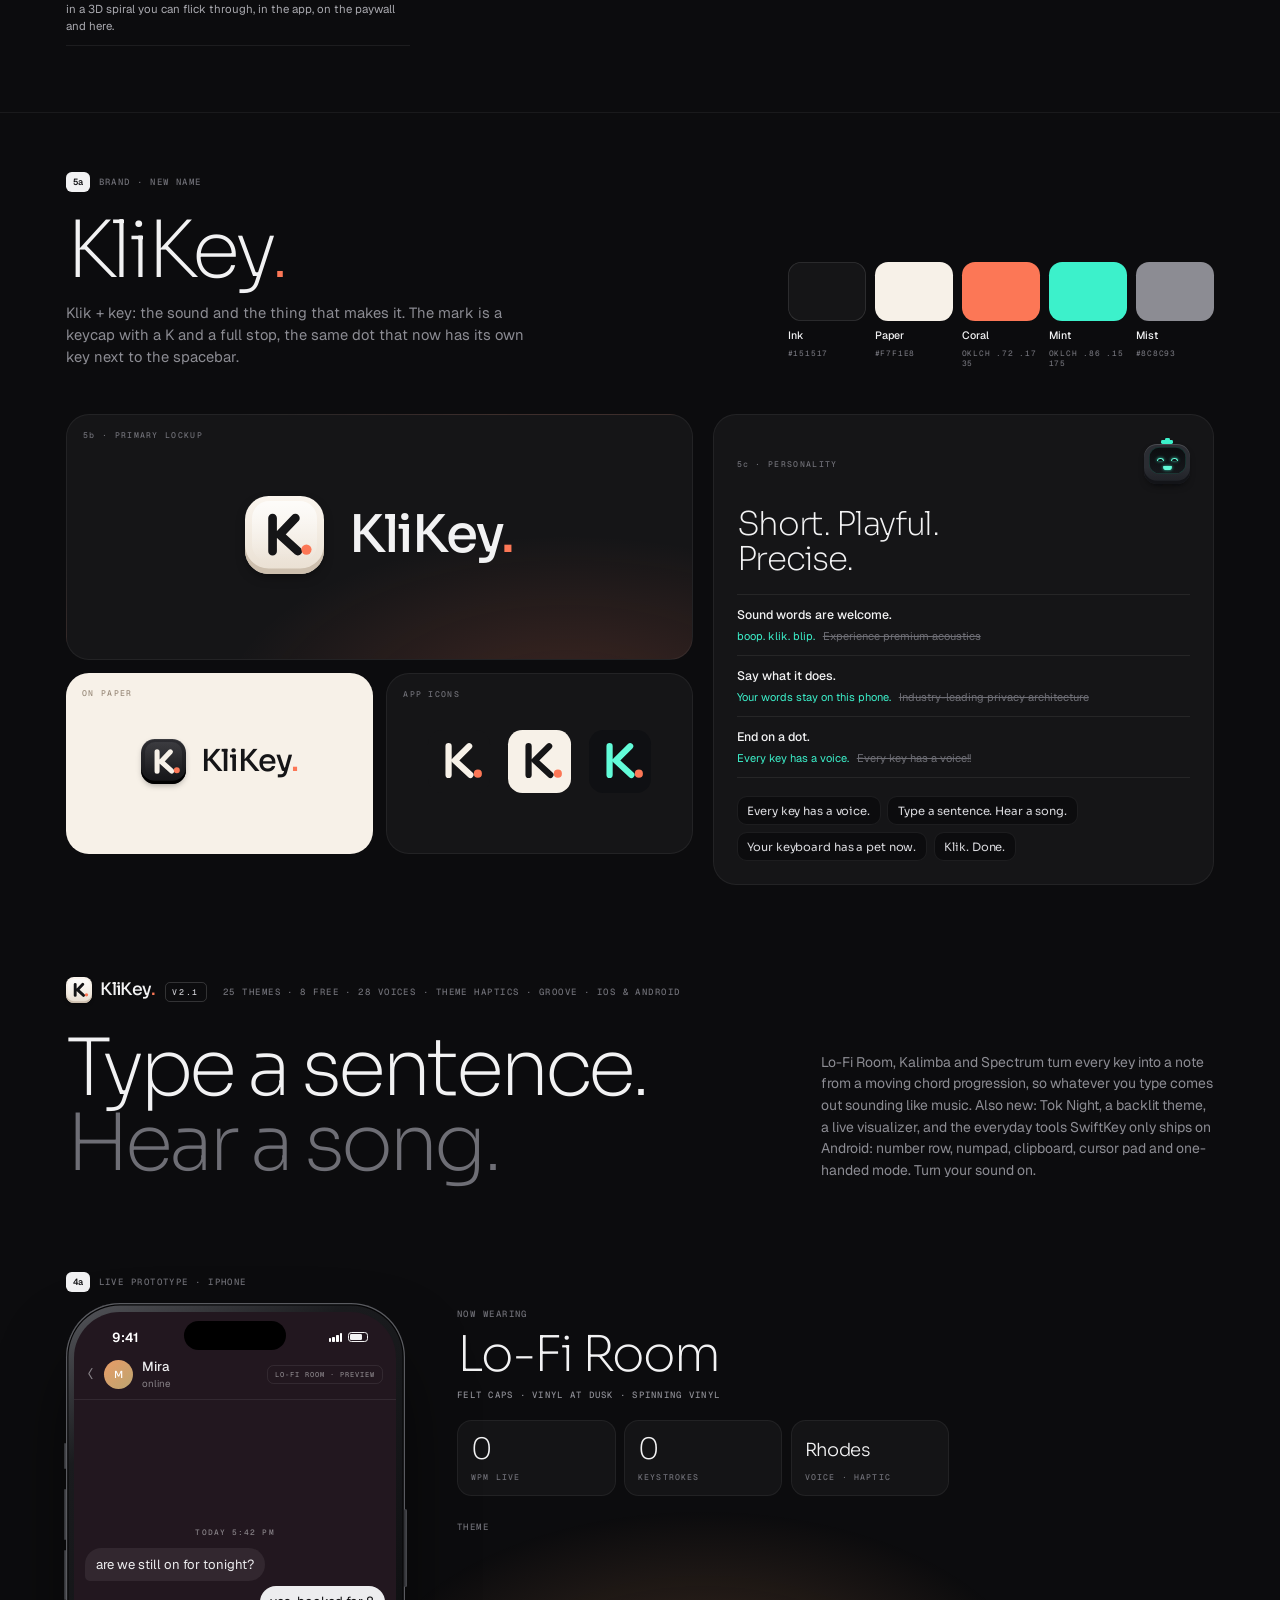
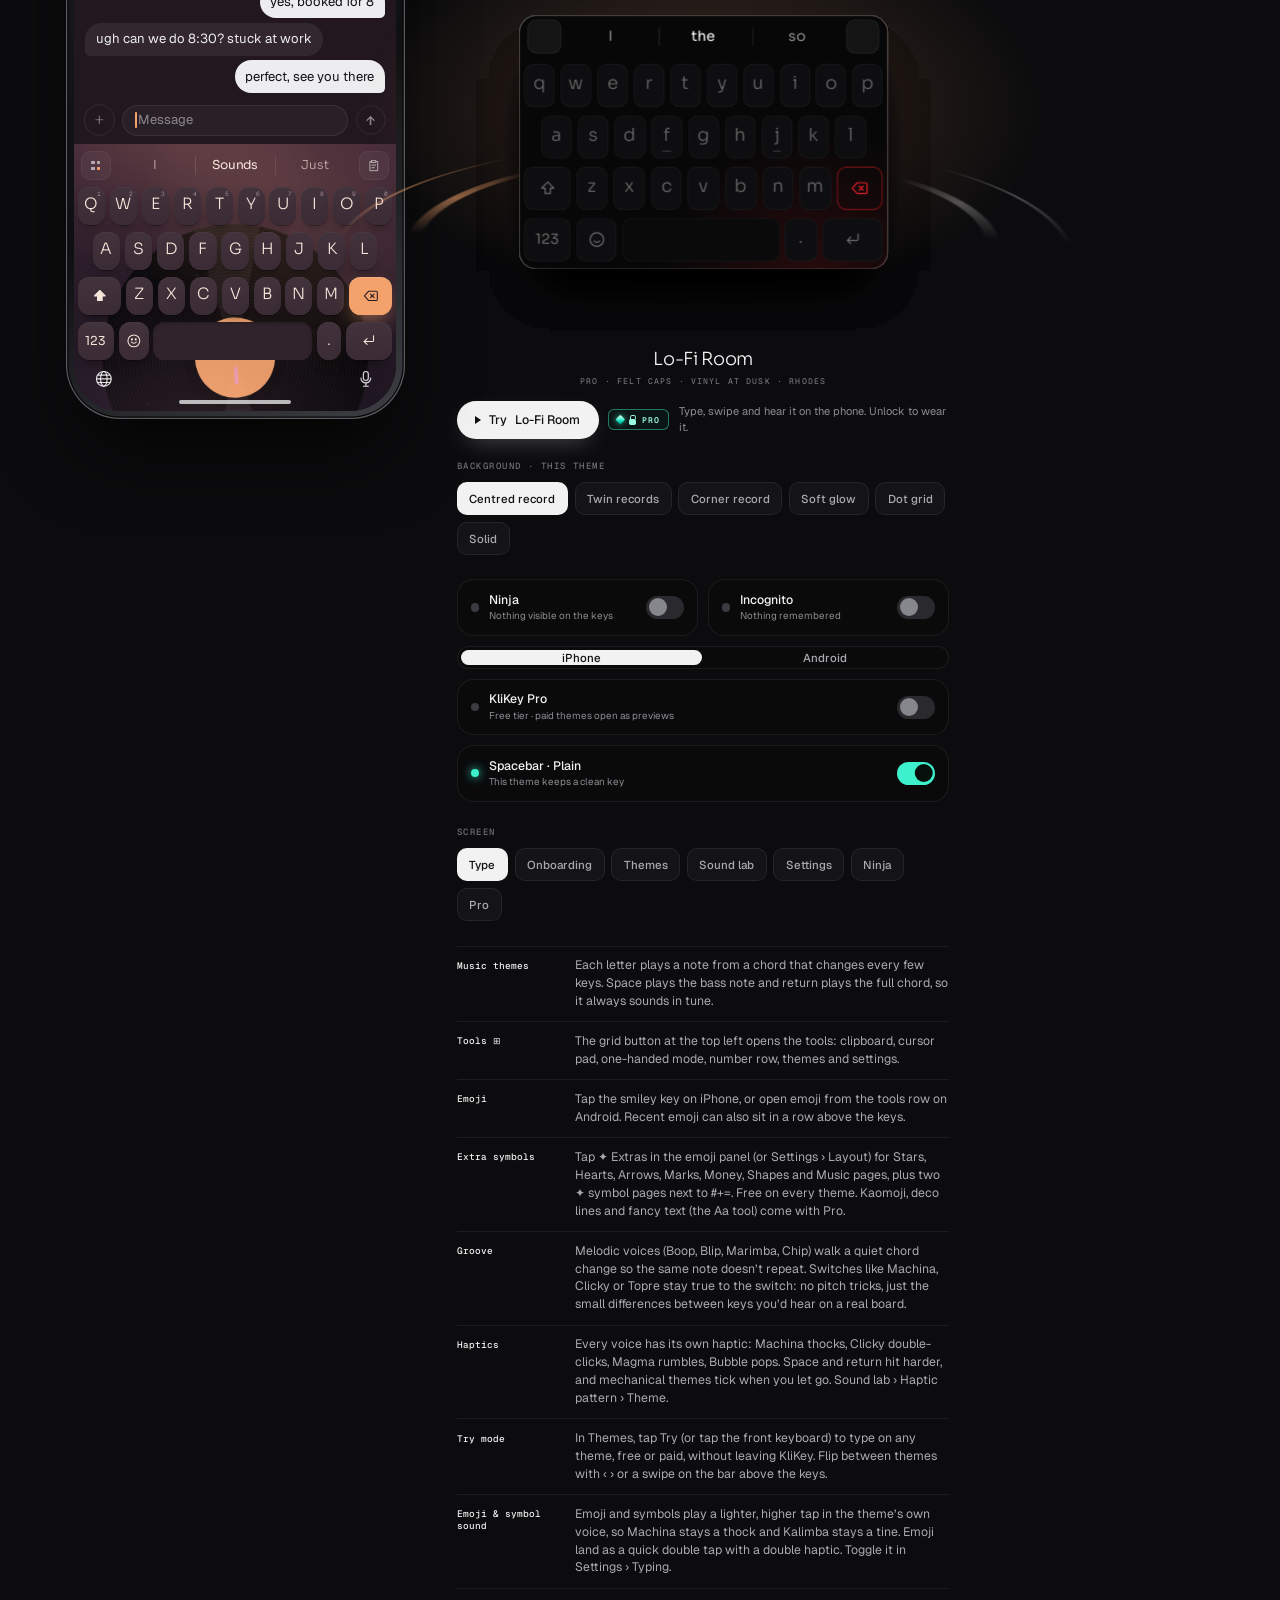
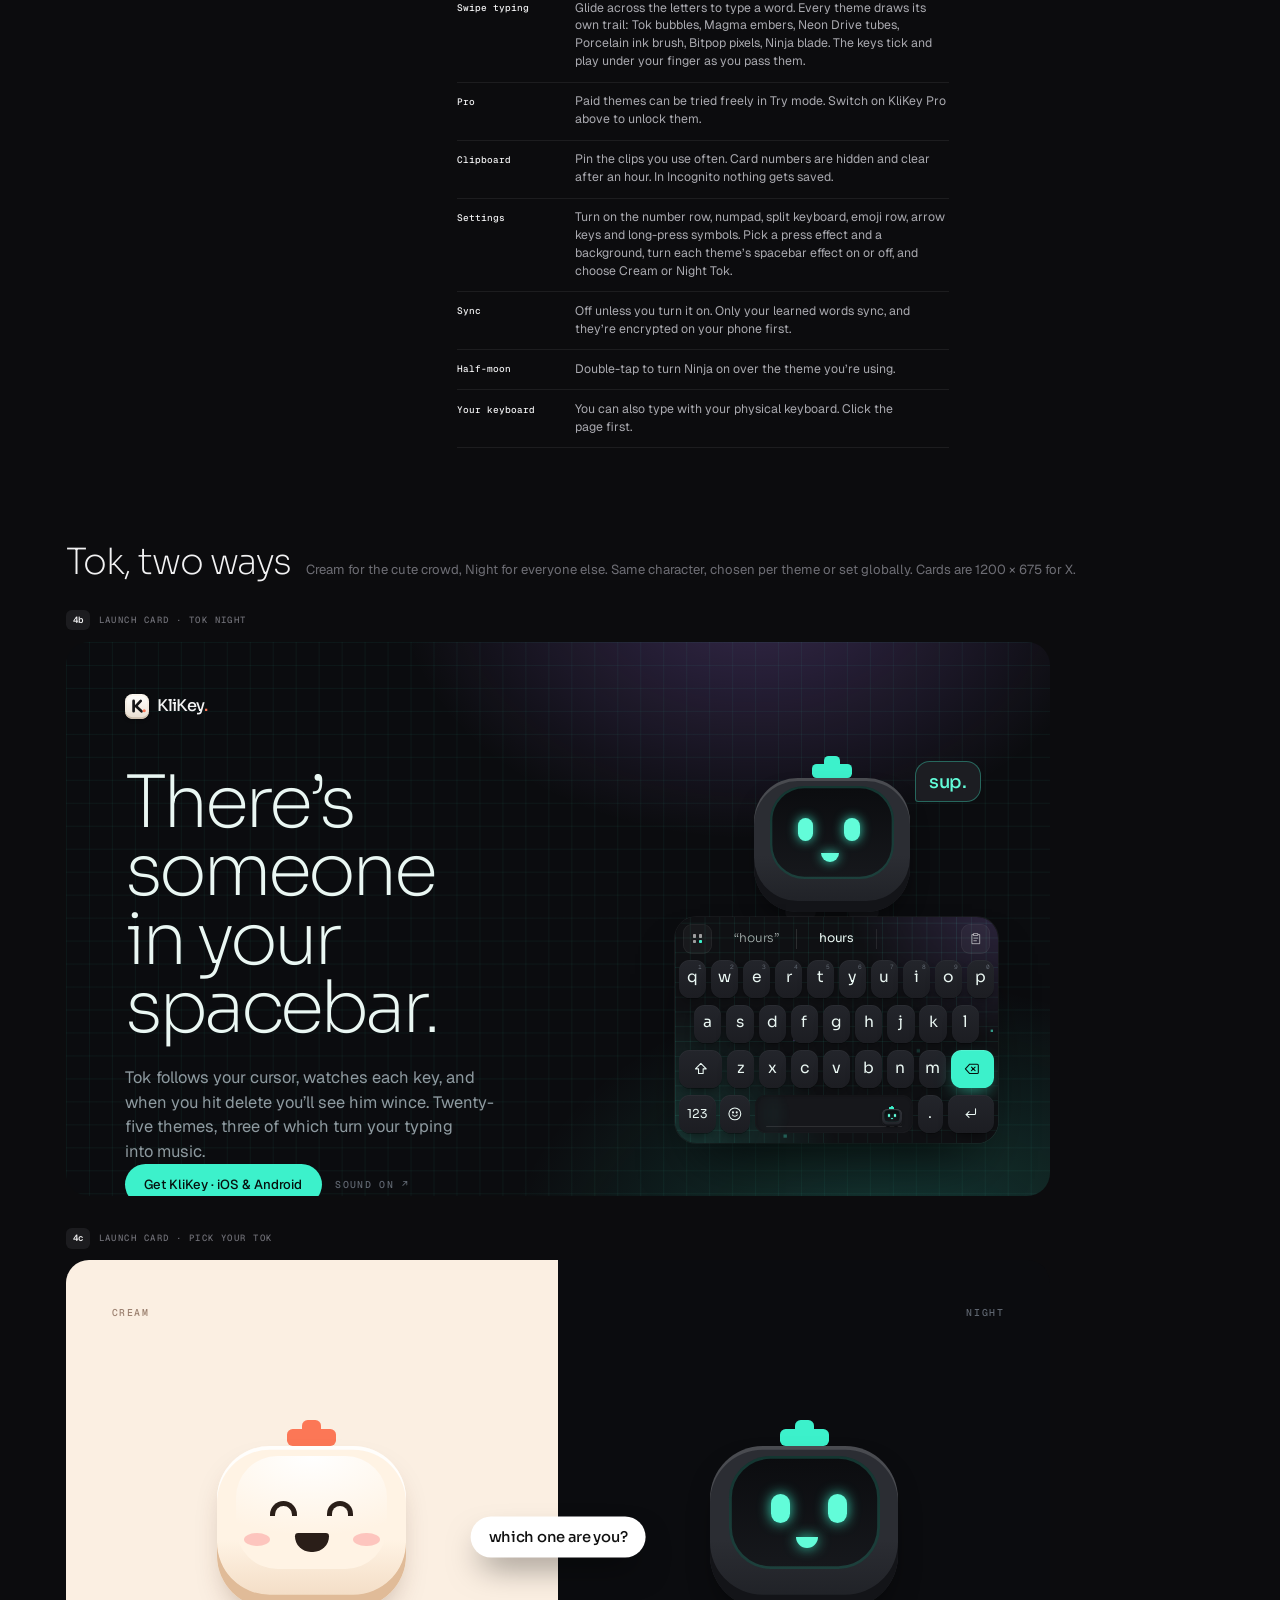
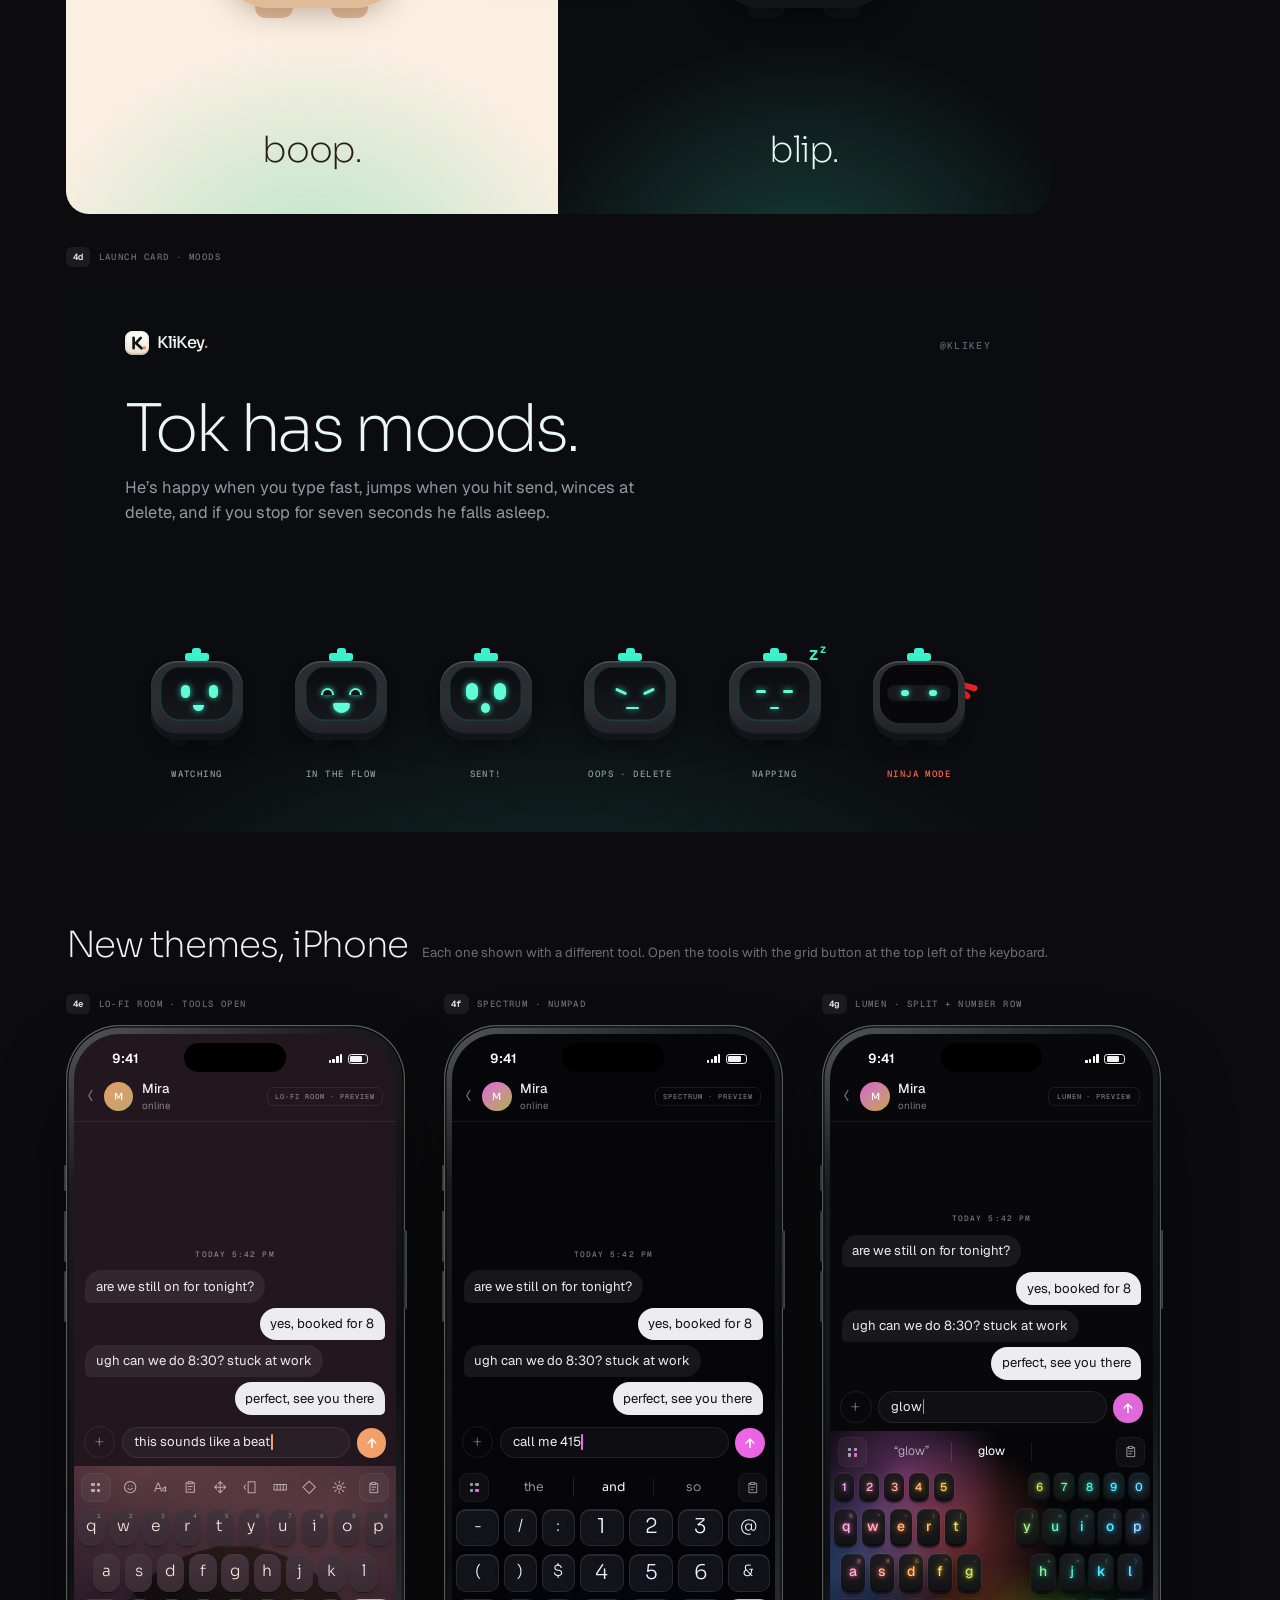
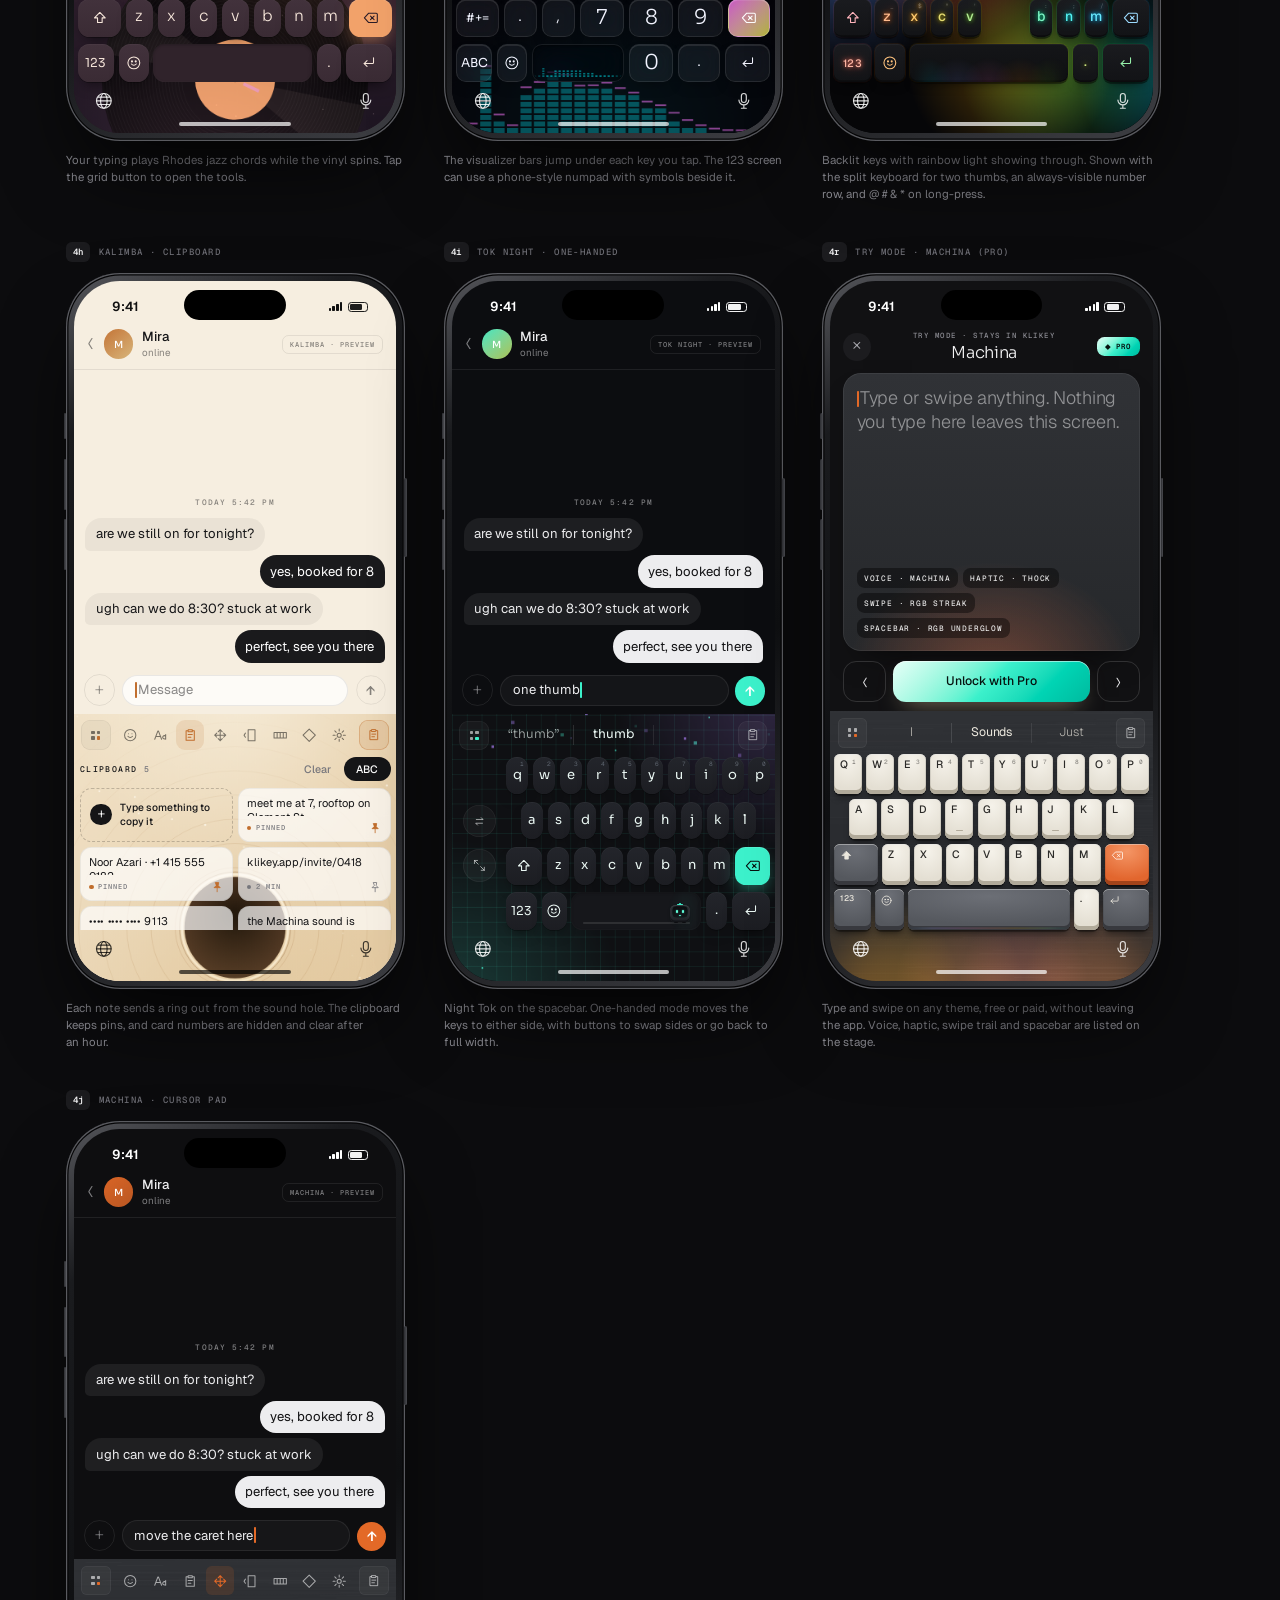
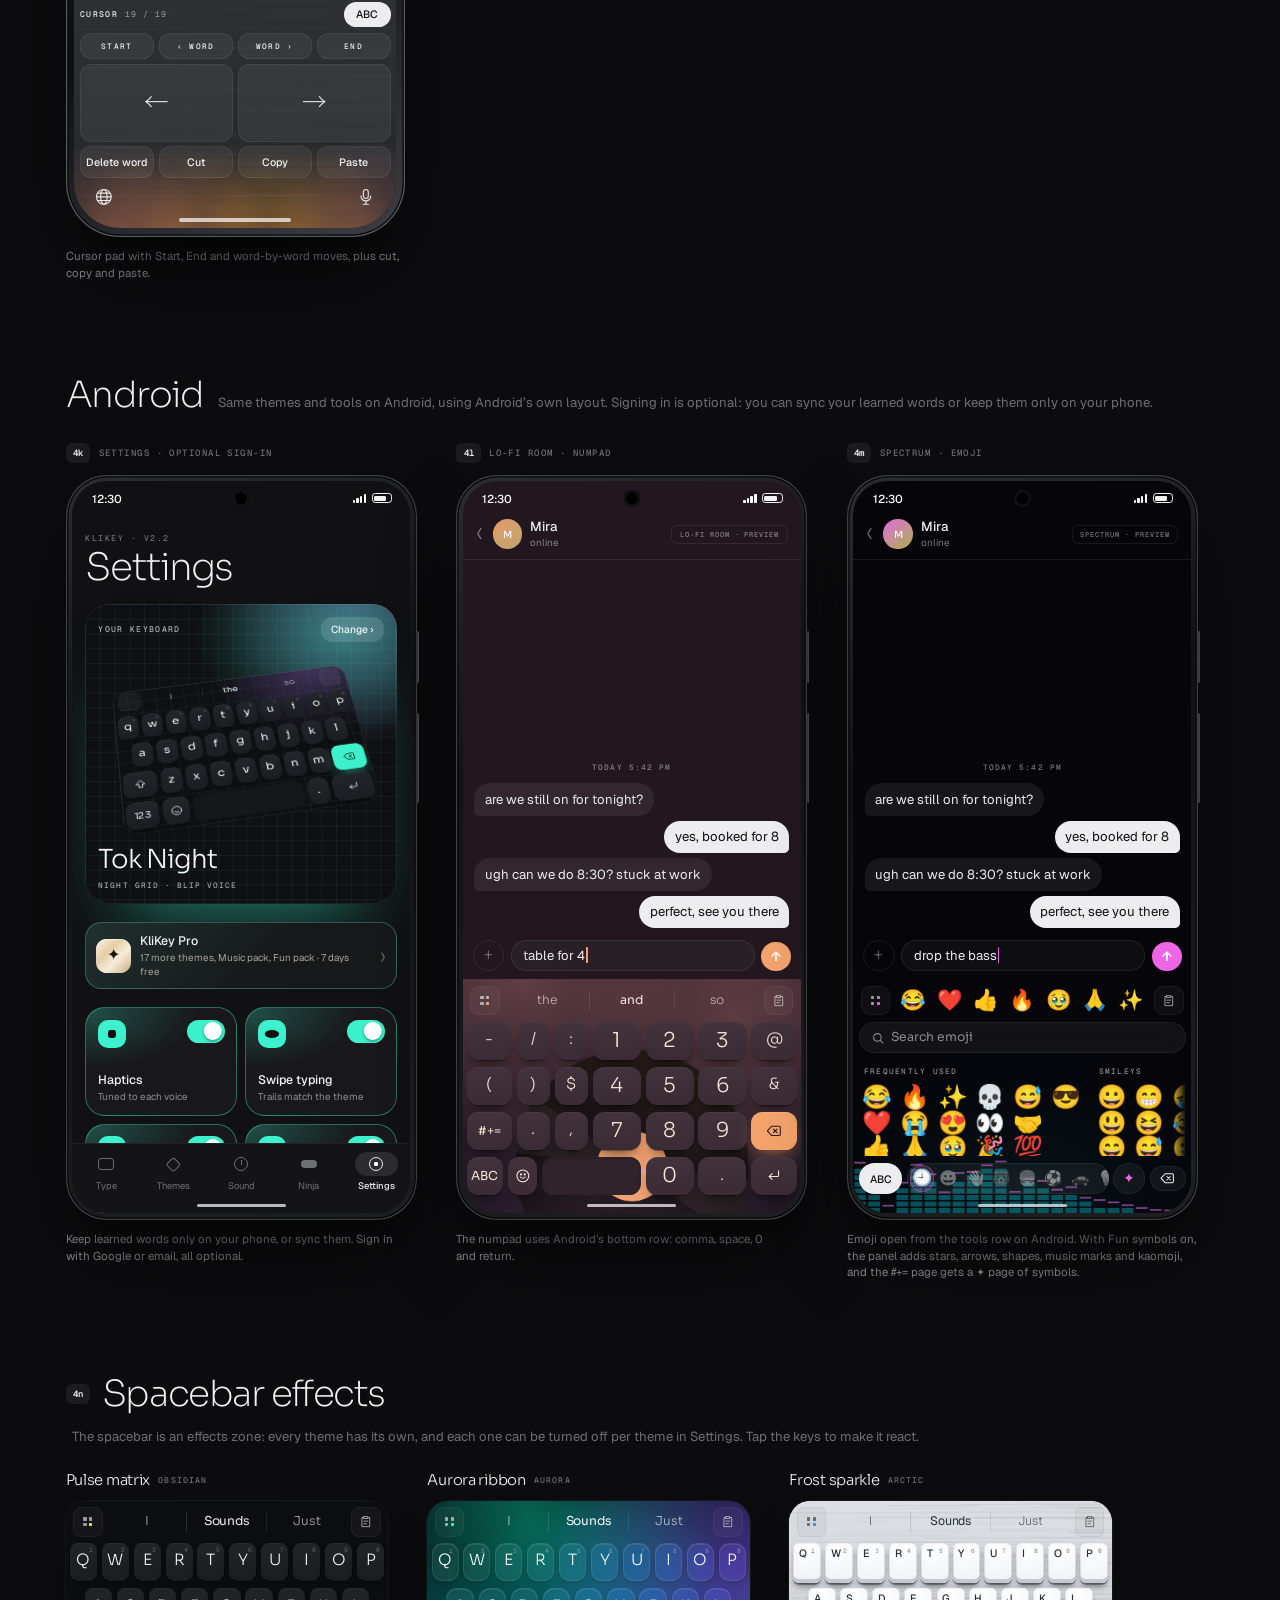
==== commit 3fd5cbe4: "Press kit: real contact details, Drive assets folder, video link, no placeholders - Fill [NAME]/[TIT" ====
--- a/index.html
+++ b/index.html
@@ -4,7 +4,7 @@
 <meta charset="utf-8">
 <meta name="viewport" content="width=device-width, initial-scale=1">
 <title>KliKey — Every key has a voice.</title>
-<meta name="description" content="Type a sentence. Hear a song. 25 themes, 28 voices and Tok, the keyboard pet. iOS & Android.">
+<meta name="description" content="Type a sentence. Hear a song. 25 themes, 28 voices and Tok, the keyboard pet. Android, iOS in development.">
 
 <link rel="icon" href="/brand/favicon-32.png" sizes="32x32" type="image/png">
 <link rel="icon" href="/brand/favicon-64.png" sizes="64x64" type="image/png">
@@ -15,7 +15,7 @@
 <meta property="og:type" content="website">
 <meta property="og:site_name" content="KliKey">
 <meta property="og:title" content="KliKey. Every key has a voice.">
-<meta property="og:description" content="Type a sentence. Hear a song. 25 themes, 28 voices and Tok, who lives in your spacebar. iOS &amp; Android.">
+<meta property="og:description" content="Type a sentence. Hear a song. 25 themes, 28 voices and Tok, who lives in your spacebar. Live on Google Play.">
 <meta property="og:image" content="/og.png">
 <meta property="og:image:width" content="1200">
 <meta property="og:image:height" content="675">
